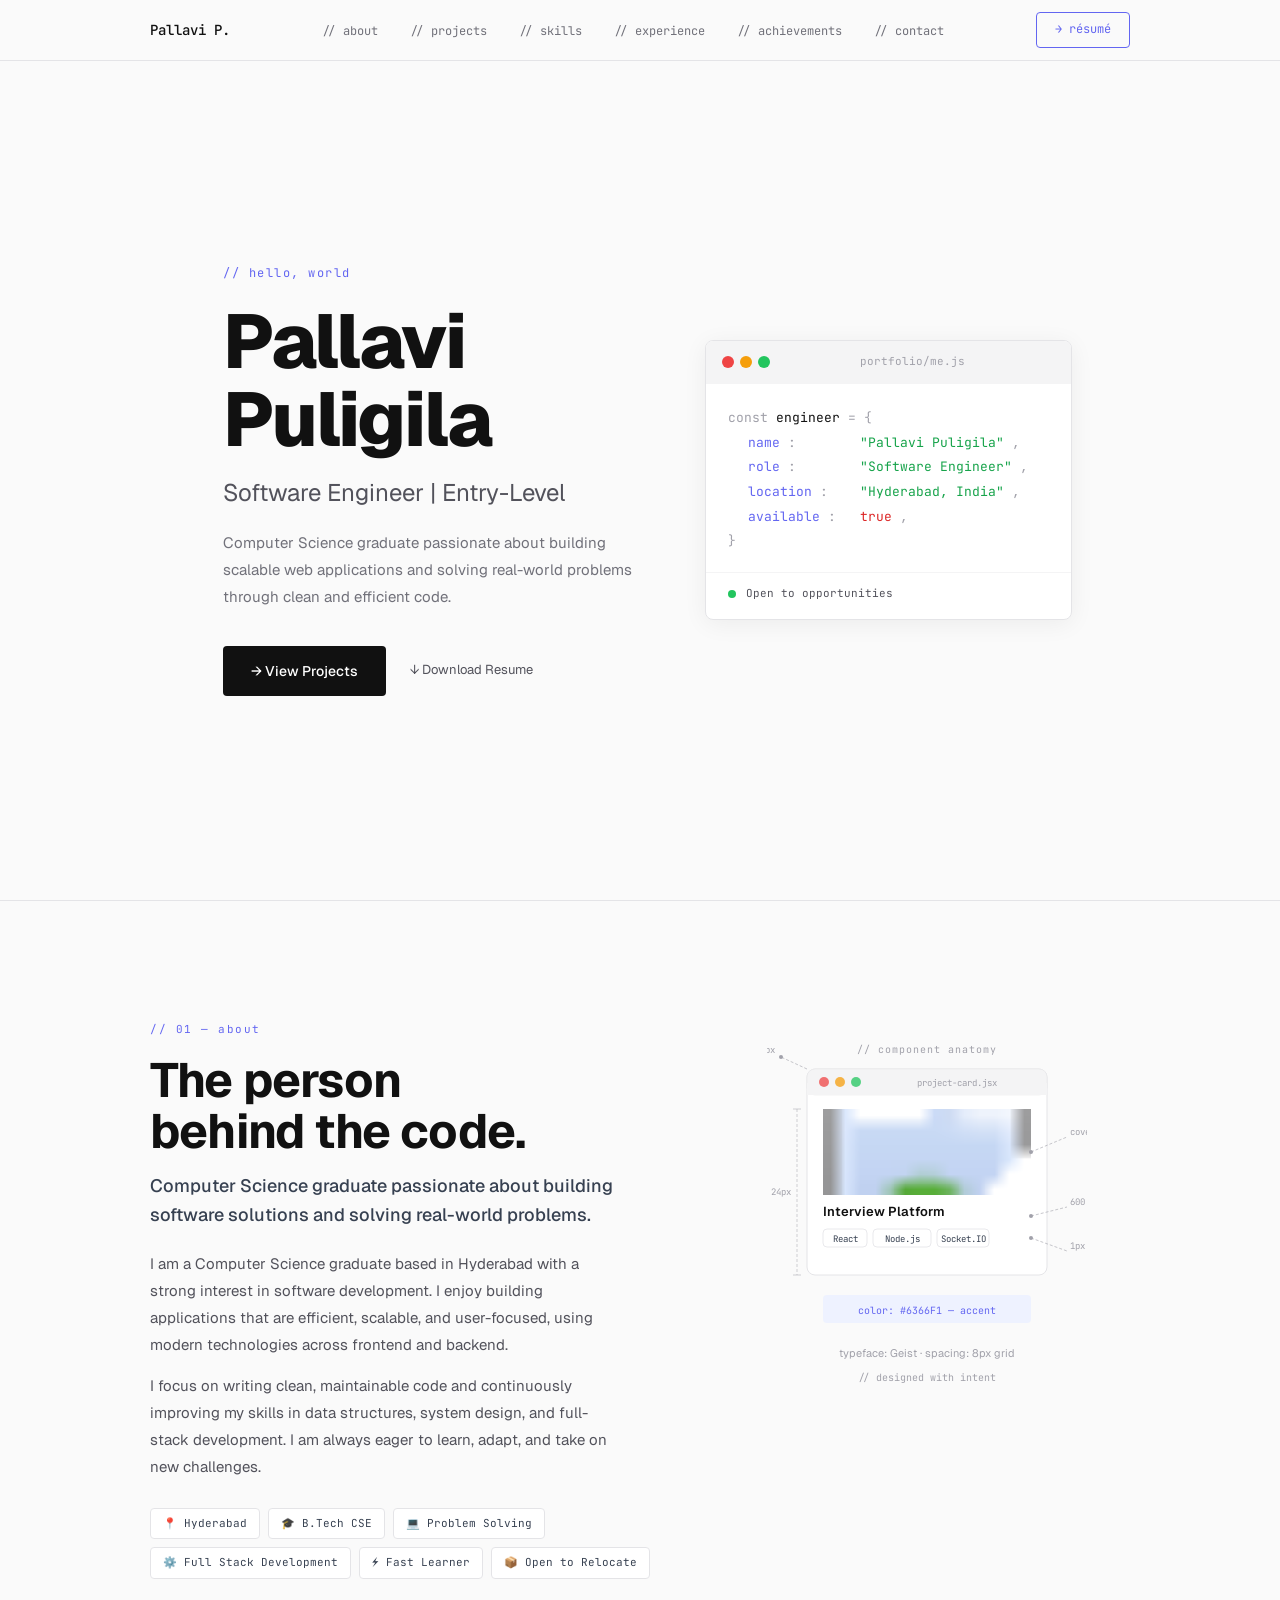
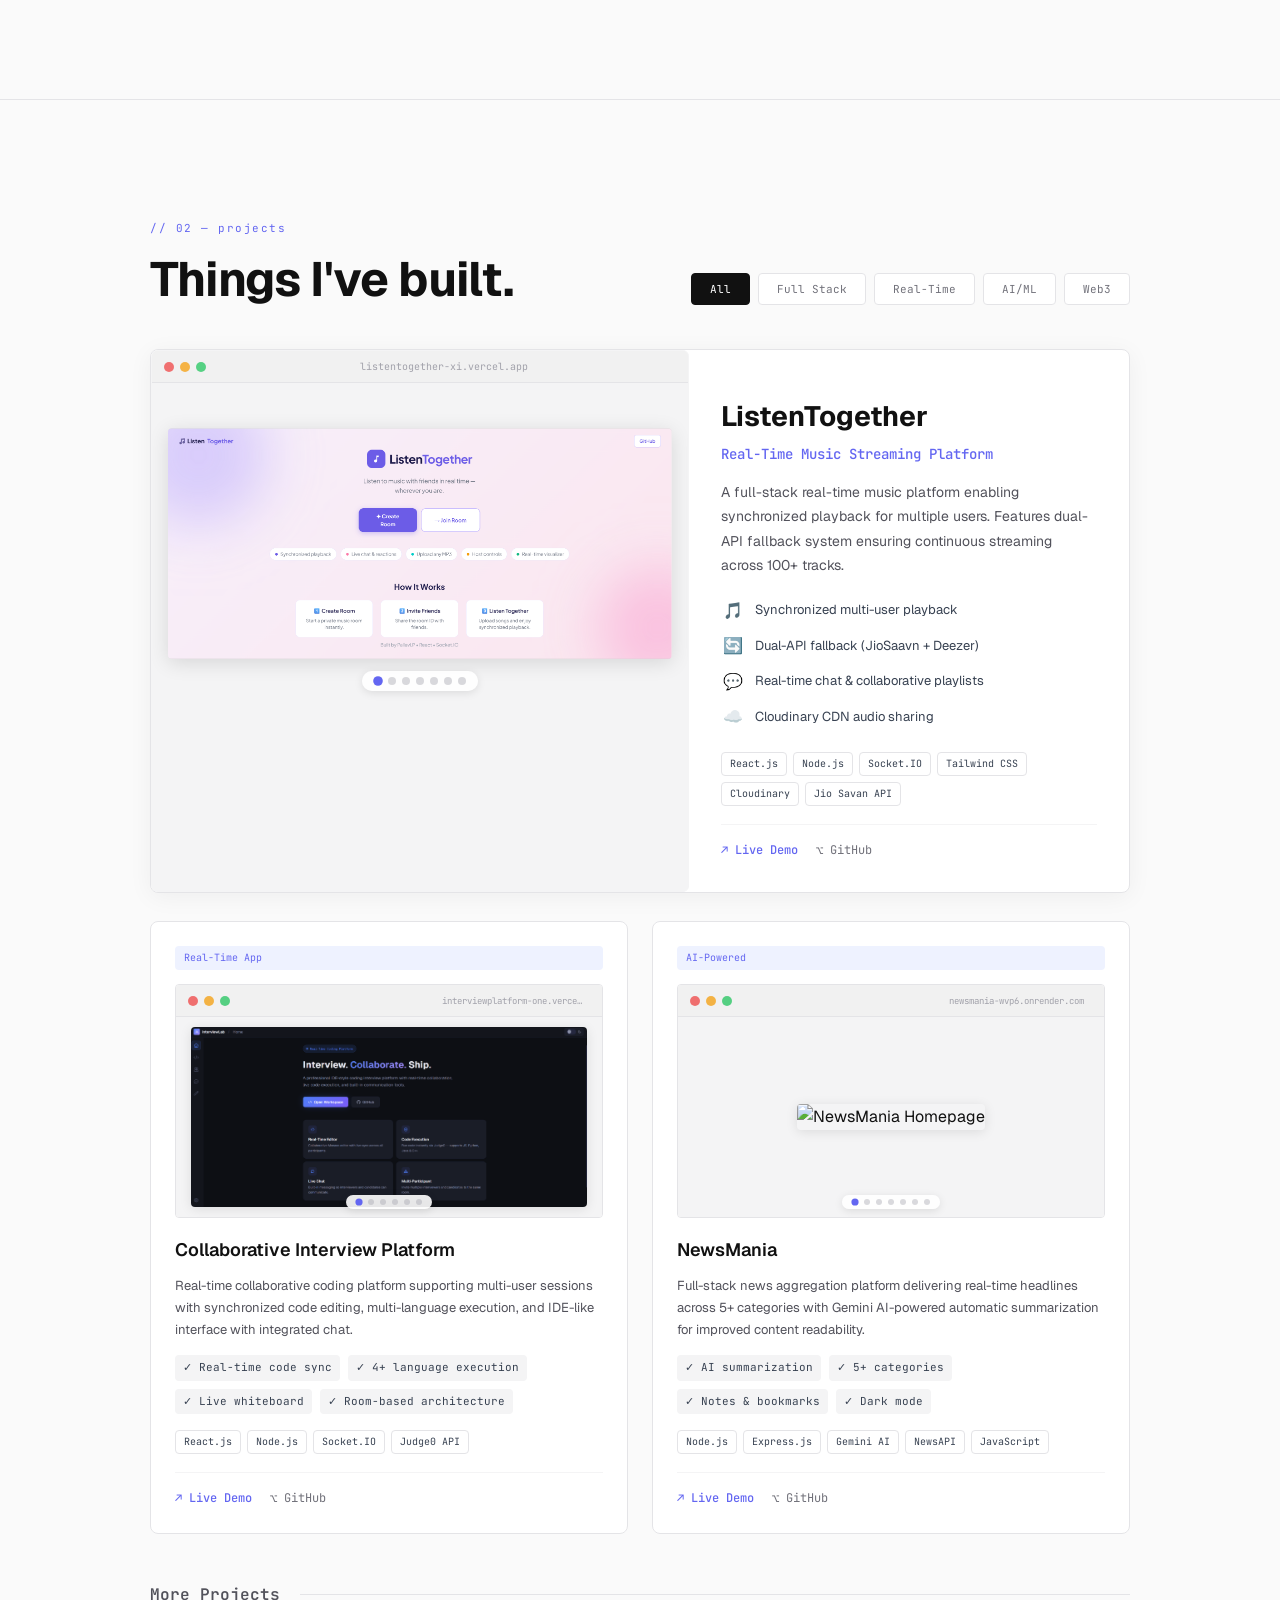
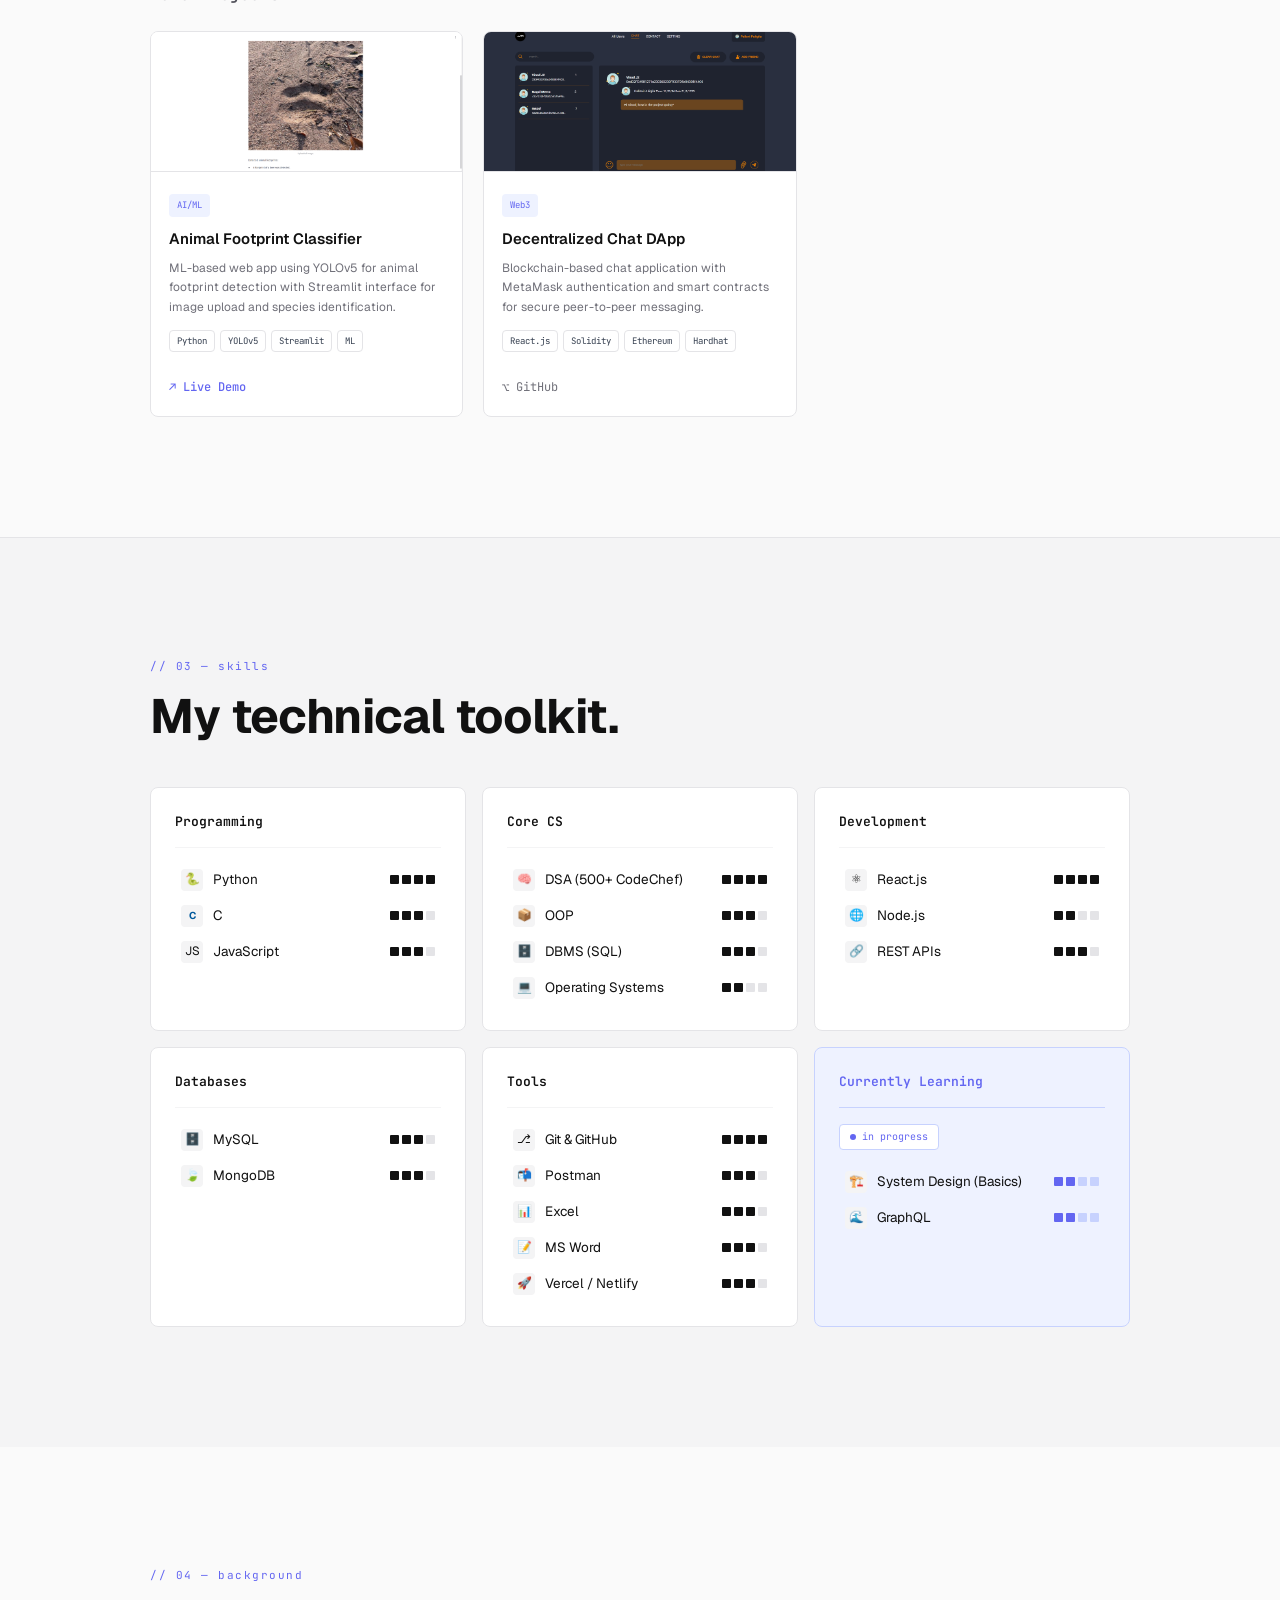
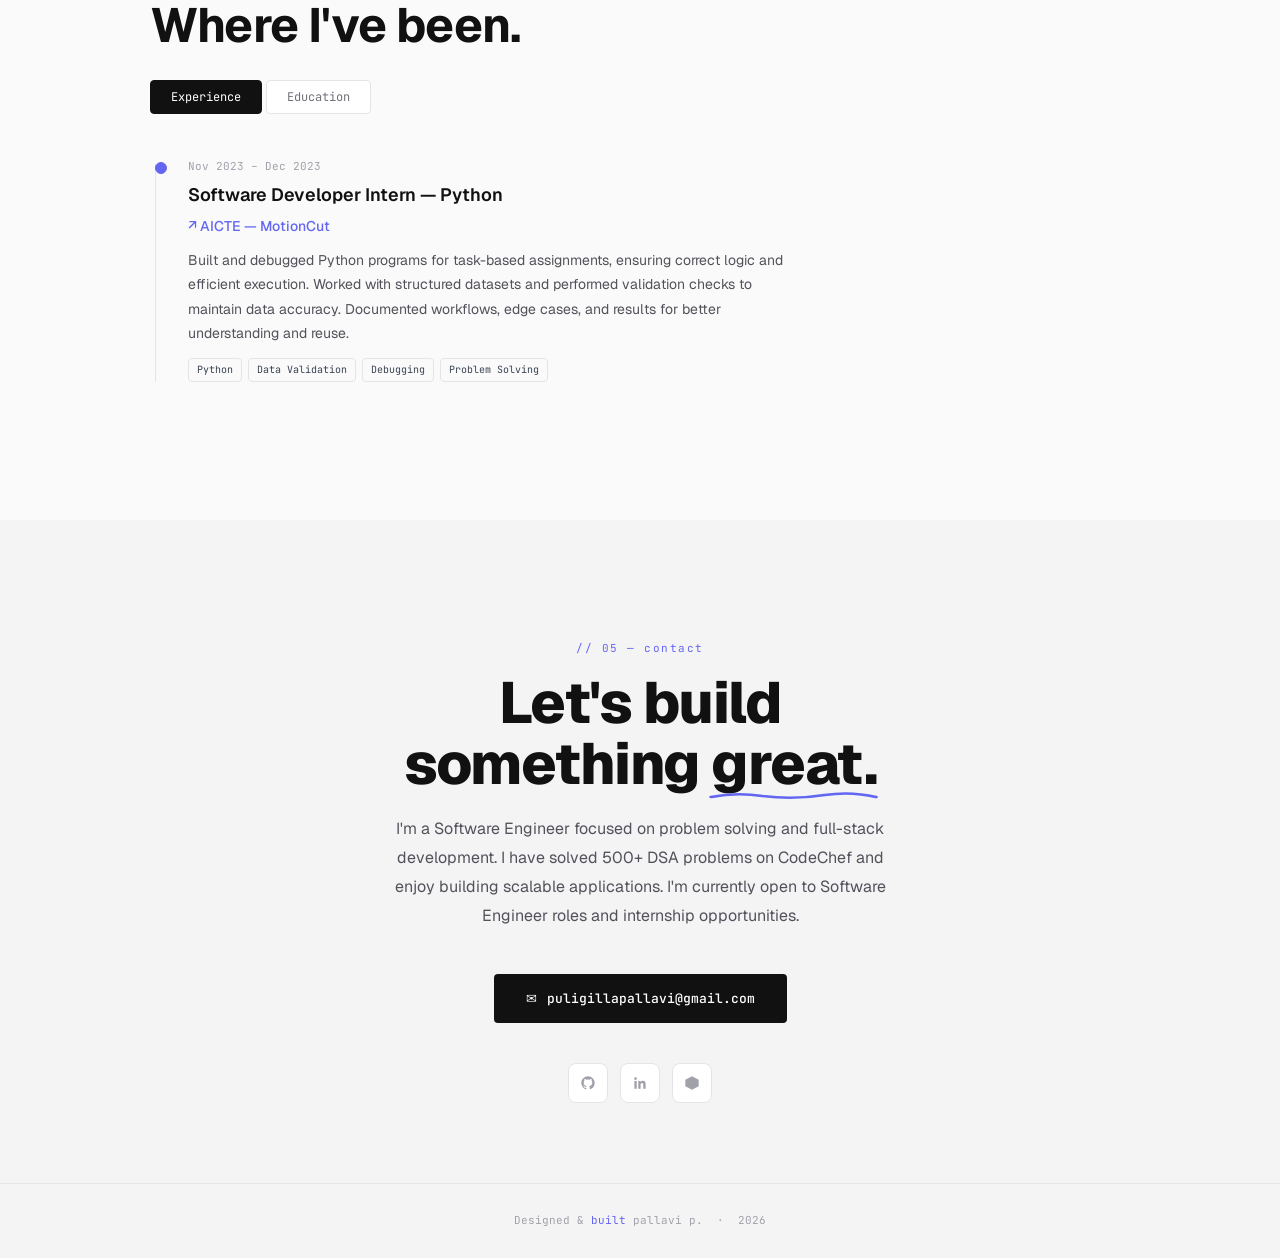
==== index.html @ 8763b4cf "fix: updated paths after moving index.html" ====
<!DOCTYPE html>
<html lang="en">
<head>
  <meta charset="UTF-8" />
  <meta name="viewport" content="width=device-width, initial-scale=1.0" />
  <title> Pallavi Puligila</title>
  <link rel="preconnect" href="https://fonts.googleapis.com" />
  <link rel="preconnect" href="https://fonts.gstatic.com" crossorigin />
  <link href="https://fonts.googleapis.com/css2?family=JetBrains+Mono:wght@400;500&family=Geist:wght@400;500;600;700;800&display=swap" rel="stylesheet" />

  <link rel="stylesheet" href="css/styles.css">
</head>

<body>

  <!-- ═══════════════════════════════ NAVBAR ═════════════════ -->
 <nav class="navbar">
  <div class="container navbar-inner">
    <a href="#hero" class="nav-logo">Pallavi P.</a>
    <ul class="nav-links">
      <li><a href="#about" class="nav-link">// about</a></li>
      <li><a href="#projects" class="nav-link">// projects</a></li>
      <li><a href="#skills" class="nav-link">// skills</a></li>
      <li><a href="#experience" class="nav-link">// experience</a></li>
      <li><a href="#achievements" class="nav-link">// achievements</a></li>
      <li><a href="#contact" class="nav-link">// contact</a></li>
    </ul>
<a href="assets/resume.pdf" target="_blank" class="nav-cta mono">
  → résumé
</a>

    <div class="nav-hamburger" id="hamburger">
      <span></span>
      <span></span>
      <span></span>
    </div>
  </div>
</nav>

  <!-- ═══════════════════════════════ HERO ══════════════════ -->
  <section id="hero">
  <div class="container">
    <div class="hero-inner">

      <div class="hero-left">
        <span class="hero-eyebrow">// hello, world</span>

        <h1 class="hero-name">Pallavi<br>Puligila</h1>

        <p class="hero-role">Software Engineer | Entry-Level</p>

        <p class="hero-bio">
          Computer Science graduate passionate about building scalable web applications 
          and solving real-world problems through clean and efficient code.
        </p>

        <div class="hero-ctas">
          <a href="#projects" class="btn-primary">→ View Projects</a>

          <a href="assets/resume.pdf" target="_blank" class="btn-ghost">
            ↓ Download Resume
          </a>
        </div>
      </div>

      <div class="hero-right">
        <div class="code-card">
          <div class="code-topbar">
            <div class="code-dots">
              <div class="code-dot r"></div>
              <div class="code-dot y"></div>
              <div class="code-dot g"></div>
            </div>
            <span class="code-filename">portfolio/me.js</span>
          </div>

          <div class="code-body">
            <div class="code-line">
              <span class="c-punct">const </span>
              <span class="c-key">engineer</span>
              <span class="c-punct"> = {</span>
            </div>

            <div class="code-line c-indent">
              <span class="c-prop">name</span>
              <span class="c-punct">:&nbsp;&nbsp;&nbsp;&nbsp;&nbsp;&nbsp;&nbsp;</span>
              <span class="c-str">"Pallavi Puligila"</span>
              <span class="c-punct">,</span>
            </div>

            <div class="code-line c-indent">
              <span class="c-prop">role</span>
              <span class="c-punct">:&nbsp;&nbsp;&nbsp;&nbsp;&nbsp;&nbsp;&nbsp;</span>
              <span class="c-str">"Software Engineer"</span>
              <span class="c-punct">,</span>
            </div>

            <div class="code-line c-indent">
              <span class="c-prop">location</span>
              <span class="c-punct">:&nbsp;&nbsp;&nbsp;</span>
              <span class="c-str">"Hyderabad, India"</span>
              <span class="c-punct">,</span>
            </div>

           
            <div class="code-line c-indent">
              <span class="c-prop">available</span>
              <span class="c-punct">:&nbsp;&nbsp;</span>
              <span class="c-bool-t">true</span>
              <span class="c-punct">,</span>
            </div>

            <div class="code-line">
              <span class="c-punct">}</span>
            </div>
          </div>

          <div class="code-status">
            <div class="pulse"></div>
            <span>Open to opportunities</span>
          </div>
        </div>
      </div>

    </div>
  </div>
</section>

<div class="divider"></div>

  <!-- ═══════════════════════════════ ABOUT ═════════════════ -->
  <section id="about">
    <div class="container">
      <div class="about-inner">

        <div class="about-left">
          <span class="section-label reveal">// 01 — about</span>
          <h2 class="section-heading reveal reveal-delay-1">The person<br>behind the code.</h2>
          <p class="about-sub reveal reveal-delay-2">Computer Science graduate passionate about building software solutions and solving real-world problems.
  </p>
          <p class="about-body reveal reveal-delay-2"> I am a Computer Science graduate based in Hyderabad with a strong interest in software development. I enjoy building applications that are efficient, scalable, and user-focused, using modern technologies across frontend and backend.</p>
          <p class="about-body reveal reveal-delay-3">I focus on writing clean, maintainable code and continuously improving my skills in data structures, system design, and full-stack development. I am always eager to learn, adapt, and take on new challenges.
  </p>
          <div class="chips-row reveal reveal-delay-3">
           <span class="chip">📍 Hyderabad</span>
    <span class="chip">🎓 B.Tech CSE</span>
    <span class="chip">💻 Problem Solving</span>
    <span class="chip">⚙️ Full Stack Development</span>
    <span class="chip">⚡ Fast Learner</span>
    <span class="chip">📦 Open to Relocate</span>
          </div>
        </div>

        <div class="about-right reveal reveal-delay-2">
          <svg class="anatomy-svg" viewBox="0 0 320 390" fill="none" xmlns="http://www.w3.org/2000/svg">
            <!-- Label -->
            <text x="160" y="20" text-anchor="middle" font-family="'JetBrains Mono', monospace" font-size="10" fill="#A1A1AA" letter-spacing="1">// component anatomy</text>
            <!-- Card shell -->
            <rect x="40" y="36" width="240" height="206" rx="8" fill="white" stroke="#E4E4E7" stroke-width="1"/>
            <!-- Browser chrome -->
            <rect x="40" y="36" width="240" height="26" rx="8" fill="#F4F4F5" stroke="#E4E4E7" stroke-width="0.5"/>
            <rect x="40" y="50" width="240" height="12" fill="#F4F4F5"/>
            <circle cx="57" cy="49" r="5" fill="#EF4444" opacity="0.75"/>
            <circle cx="73" cy="49" r="5" fill="#F59E0B" opacity="0.75"/>
            <circle cx="89" cy="49" r="5" fill="#22C55E" opacity="0.75"/>
            <text x="190" y="53" text-anchor="middle" font-family="'JetBrains Mono', monospace" font-size="9" fill="#A1A1AA">project-card.jsx</text>
            <!-- Screenshot placeholder -->
            <image 
  href="C:\Users\pulig\Downloads\demo\assets\image.png" 
  x="56" 
  y="76" 
  width="208" 
  height="86" 
  preserveAspectRatio="xMidYMid slice" 
/>
            <!-- Project name -->
            <text x="56" y="183" font-family="'Geist', sans-serif" font-size="13" font-weight="600" fill="#111111">Interview Platform</text>
            <!-- Pills -->
            <rect x="56" y="196" width="44" height="18" rx="4" fill="none" stroke="#E4E4E7" stroke-width="0.8"/>
            <text x="78" y="209" text-anchor="middle" font-family="'JetBrains Mono', monospace" font-size="9" fill="#374151">React</text>
            <rect x="106" y="196" width="58" height="18" rx="4" fill="none" stroke="#E4E4E7" stroke-width="0.8"/>
            <text x="135" y="209" text-anchor="middle" font-family="'JetBrains Mono', monospace" font-size="9" fill="#374151">Node.js</text>
            <rect x="170" y="196" width="52" height="18" rx="4" fill="none" stroke="#E4E4E7" stroke-width="0.8"/>
            <text x="196" y="209" text-anchor="middle" font-family="'JetBrains Mono', monospace" font-size="9" fill="#374151">Socket.IO</text>
            <!-- Annotation: rx -->
            <line x1="40" y1="36" x2="14" y2="24" stroke="#A1A1AA" stroke-width="0.6" stroke-dasharray="3 2"/>
            <circle cx="14" cy="24" r="2" fill="#A1A1AA"/>
            <text x="8" y="20" text-anchor="end" font-family="'JetBrains Mono', monospace" font-size="9" fill="#A1A1AA">rx: 8px</text>
            <!-- Annotation: screenshot -->
            <line x1="264" y1="119" x2="300" y2="104" stroke="#A1A1AA" stroke-width="0.6" stroke-dasharray="3 2"/>
            <circle cx="264" cy="119" r="2" fill="#A1A1AA"/>
            <text x="303" y="102" font-family="'JetBrains Mono', monospace" font-size="9" fill="#A1A1AA">cover</text>
            <!-- Annotation: font -->
            <line x1="264" y1="183" x2="300" y2="174" stroke="#A1A1AA" stroke-width="0.6" stroke-dasharray="3 2"/>
            <circle cx="264" cy="183" r="2" fill="#A1A1AA"/>
            <text x="303" y="172" font-family="'JetBrains Mono', monospace" font-size="9" fill="#A1A1AA">600</text>
            <!-- Annotation: pill border -->
            <line x1="264" y1="205" x2="300" y2="218" stroke="#A1A1AA" stroke-width="0.6" stroke-dasharray="3 2"/>
            <circle cx="264" cy="205" r="2" fill="#A1A1AA"/>
            <text x="303" y="216" font-family="'JetBrains Mono', monospace" font-size="9" fill="#A1A1AA">1px</text>
            <!-- Padding bracket -->
            <line x1="30" y1="76" x2="30" y2="242" stroke="#A1A1AA" stroke-width="0.5" stroke-dasharray="3 2"/>
            <line x1="26" y1="76"  x2="34" y2="76"  stroke="#A1A1AA" stroke-width="0.5"/>
            <line x1="26" y1="242" x2="34" y2="242" stroke="#A1A1AA" stroke-width="0.5"/>
            <text x="24" y="162" text-anchor="end" font-family="'JetBrains Mono', monospace" font-size="9" fill="#A1A1AA">p: 24px</text>
            <!-- Accent swatch -->
            <rect x="56" y="262" width="208" height="28" rx="4" fill="#EEF2FF"/>
            <text x="160" y="281" text-anchor="middle" font-family="'JetBrains Mono', monospace" font-size="10" fill="#6366F1">color: #6366F1 — accent</text>
            <!-- Captions -->
            <text x="160" y="324" text-anchor="middle" font-family="'Geist', sans-serif" font-size="11" fill="#A1A1AA">typeface: Geist · spacing: 8px grid</text>
            <text x="160" y="348" text-anchor="middle" font-family="'JetBrains Mono', monospace" font-size="10" fill="#A1A1AA">// designed with intent</text>
          </svg>
        </div>

      </div>
    </div>
  </section>

  <div class="divider"></div>

  <!-- ═══════════════════════════════ PROJECTS ══════════════ -->
<section id="projects">
  <div class="container">
    <div class="projects-header">
      <div>
        <span class="section-label reveal">// 02 — projects</span>
        <h2 class="section-heading reveal reveal-delay-1">Things I've built.</h2>
      </div>
      <div class="filter-row reveal reveal-delay-2">
        <button class="filter-btn active" data-filter="all">All</button>
        <button class="filter-btn" data-filter="fullstack">Full Stack</button>
        <button class="filter-btn" data-filter="realtime">Real-Time</button>
        <button class="filter-btn" data-filter="ai">AI/ML</button>
        <button class="filter-btn" data-filter="web3">Web3</button>
      </div>
    </div>

    <!-- ═══════════════════════════════════════════════════════
         ⭐ FEATURED PROJECT - ListenTogether
         ═══════════════════════════════════════════════════════ -->
    <div class="featured-card reveal" data-category="fullstack realtime">
      <div class="feat-screenshot">
        <div class="browser-bar">
          <div class="b-dot" style="background:var(--red);opacity:.75"></div>
          <div class="b-dot" style="background:var(--yellow);opacity:.75"></div>
          <div class="b-dot" style="background:var(--green);opacity:.75"></div>
          <span class="browser-title">listentogether-xi.vercel.app</span>
        </div>
        
        <!-- Screenshot Carousel -->
        <div class="carousel-container">
          <div class="carousel-track" id="listentogetherCarousel">
            <div class="carousel-slide">
  <img src="assets/listentogether_homepage.png" alt="ListenTogether Homepage" loading="lazy">
</div>
<div class="carousel-slide">
  <img src="assets/listentogether_createroom.png" alt="Create Room" loading="lazy">
</div>
<div class="carousel-slide">
  <img src="assets/listentogether_joinroom.png" alt="Join Room" loading="lazy">
</div>
<div class="carousel-slide">
  <img src="assets/listentogether_songsearch.png" alt="Song Search" loading="lazy">
</div>
<div class="carousel-slide">
  <img src="assets/listentogether_songplaying.png" alt="Song Playing" loading="lazy">
</div>
<div class="carousel-slide">
  <img src="assets/listentogether_withparticipants.png" alt="With Participants" loading="lazy">
</div>
<div class="carousel-slide">
  <img src="assets/listentogether_roomcreated.png" alt="Room Created" loading="lazy">
</div>
          </div>
          
          <!-- Carousel Navigation -->
          <button class="carousel-btn prev" onclick="moveSlide('listentogetherCarousel', -1)">
            <svg width="20" height="20" viewBox="0 0 24 24" fill="none" stroke="currentColor" stroke-width="2">
              <polyline points="15 18 9 12 15 6"></polyline>
            </svg>
          </button>
          <button class="carousel-btn next" onclick="moveSlide('listentogetherCarousel', 1)">
            <svg width="20" height="20" viewBox="0 0 24 24" fill="none" stroke="currentColor" stroke-width="2">
              <polyline points="9 18 15 12 9 6"></polyline>
            </svg>
          </button>
          
          <!-- Carousel Dots -->
          <div class="carousel-dots" id="listentogetherDots">
            <span class="dot active" onclick="goToSlide('listentogetherCarousel', 0)"></span>
            <span class="dot" onclick="goToSlide('listentogetherCarousel', 1)"></span>
            <span class="dot" onclick="goToSlide('listentogetherCarousel', 2)"></span>
            <span class="dot" onclick="goToSlide('listentogetherCarousel', 3)"></span>
            <span class="dot" onclick="goToSlide('listentogetherCarousel', 4)"></span>
            <span class="dot" onclick="goToSlide('listentogetherCarousel', 5)"></span>
            <span class="dot" onclick="goToSlide('listentogetherCarousel', 6)"></span>
          </div>
        </div>
      </div>
      
      <div class="feat-body">
        
        <h3 class="feat-title">ListenTogether</h3>
        <p class="feat-subtitle">Real-Time Music Streaming Platform</p>
        <p class="feat-desc">
          A full-stack real-time music platform enabling synchronized playback for multiple users. 
          Features dual-API fallback system ensuring continuous streaming across 100+ tracks.
        </p>
        
        <div class="feat-highlights">
          <div class="highlight-item">
            <span class="highlight-icon">🎵</span>
            <span>Synchronized multi-user playback</span>
          </div>
          <div class="highlight-item">
            <span class="highlight-icon">🔄</span>
            <span>Dual-API fallback (JioSaavn + Deezer)</span>
          </div>
          <div class="highlight-item">
            <span class="highlight-icon">💬</span>
            <span>Real-time chat & collaborative playlists</span>
          </div>
          <div class="highlight-item">
            <span class="highlight-icon">☁️</span>
            <span>Cloudinary CDN audio sharing</span>
          </div>
        </div>
        
        <div class="pills-row">
          <span class="pill">React.js</span>
          <span class="pill">Node.js</span>
          <span class="pill">Socket.IO</span>
          <span class="pill">Tailwind CSS</span>
          <span class="pill">Cloudinary</span>
          <span class="pill">Jio Savan API</span>

        </div>
        
        <div class="card-links">
          <a href="https://listentogether-xi.vercel.app/" target="_blank" class="card-link primary">
            ↗ Live Demo
          </a>
          <a href="https://github.com/PallaviPuligilla/listentogether-music-room" target="_blank" class="card-link">
            ⌥ GitHub
          </a>
        </div>
      </div>
    </div>

    <!-- ═══════════════════════════════════════════════════════
         Main Project Cards Grid (Interview Platform & NewsMania)
         ═══════════════════════════════════════════════════════ -->
    <div class="cards-grid">
      
      <!-- ─────────────────────────────────────────────────────
           Card 1: Interview Platform (6 Screenshots Carousel)
           ───────────────────────────────────────────────────── -->
      <div class="proj-card reveal" data-category="fullstack realtime">
        <span class="pill accent" style="margin-bottom:14px;display:inline-block">Real-Time App</span>
        
        <div class="proj-screenshot carousel-card">
          <div class="browser-bar">
            <div class="b-dot" style="background:var(--red);opacity:.75"></div>
            <div class="b-dot" style="background:var(--yellow);opacity:.75"></div>
            <div class="b-dot" style="background:var(--green);opacity:.75"></div>
            <span class="browser-title-small">interviewplatform-one.vercel.app</span>
          </div>
          
          <!-- Interview Platform Carousel -->
          <div class="carousel-container-small">
            <div class="carousel-track" id="interviewCarousel">
              <div class="carousel-slide">
                <img src="assets/interviewlab_homepage.png" alt="Interview Lab Homepage" loading="lazy">
              </div>
              <div class="carousel-slide">
                <img src="assets/interviewlab_joinroom.png" alt="Join Room" loading="lazy">
              </div>
              <div class="carousel-slide">
                <img src="assets/interviewlab_joinedroom.png" alt="Joined Room" loading="lazy">
              </div>
              <div class="carousel-slide">
                <img src="assets/listentogether_livechat.png" alt="Live Chat" loading="lazy">
              </div>
              <div class="carousel-slide">
                <img src="assets/interviewlab_participants.png" alt="Participants" loading="lazy">
              </div>
              <div class="carousel-slide">
                <img src="assets/interviewlab_whiteboard.png" alt="Whiteboard" loading="lazy">
              </div>
            </div>
            
            <!-- Carousel Navigation -->
            <button class="carousel-btn prev small" onclick="moveSlide('interviewCarousel', -1)">
              <svg width="16" height="16" viewBox="0 0 24 24" fill="none" stroke="currentColor" stroke-width="2">
                <polyline points="15 18 9 12 15 6"></polyline>
              </svg>
            </button>
            <button class="carousel-btn next small" onclick="moveSlide('interviewCarousel', 1)">
              <svg width="16" height="16" viewBox="0 0 24 24" fill="none" stroke="currentColor" stroke-width="2">
                <polyline points="9 18 15 12 9 6"></polyline>
              </svg>
            </button>
            
            <!-- Carousel Dots -->
            <div class="carousel-dots" id="interviewDots">
              <span class="dot active" onclick="goToSlide('interviewCarousel', 0)"></span>
              <span class="dot" onclick="goToSlide('interviewCarousel', 1)"></span>
              <span class="dot" onclick="goToSlide('interviewCarousel', 2)"></span>
              <span class="dot" onclick="goToSlide('interviewCarousel', 3)"></span>
              <span class="dot" onclick="goToSlide('interviewCarousel', 4)"></span>
              <span class="dot" onclick="goToSlide('interviewCarousel', 5)"></span>
            </div>
          </div>
        </div>
        
        <h3 class="proj-title">Collaborative Interview Platform</h3>
        <p class="proj-desc">
          Real-time collaborative coding platform supporting multi-user sessions with synchronized 
          code editing, multi-language execution, and IDE-like interface with integrated chat.
        </p>
        
        <div class="proj-highlights">
          <span class="mini-highlight">✓ Real-time code sync</span>
          <span class="mini-highlight">✓ 4+ language execution</span>
          <span class="mini-highlight">✓ Live whiteboard</span>
          <span class="mini-highlight">✓ Room-based architecture</span>
        </div>
        
        <div class="pills-row">
          <span class="pill">React.js</span>
          <span class="pill">Node.js</span>
          <span class="pill">Socket.IO</span>
          <span class="pill">Judge0 API</span>
        </div>
        
        <div class="card-links">
          <a href="https://interviewplatform-one.vercel.app/" target="_blank" class="card-link primary">↗ Live Demo</a>
          <a href="https://github.com/PallaviPuligilla/interview-platform" target="_blank" class="card-link">⌥ GitHub</a>
        </div>
      </div>

      <!-- ─────────────────────────────────────────────────────
           Card 2: NewsMania (7 Screenshots Carousel)
           ───────────────────────────────────────────────────── -->
      <div class="proj-card reveal reveal-delay-1" data-category="fullstack ai">
        <span class="pill accent" style="margin-bottom:14px;display:inline-block">AI-Powered</span>
        
        <div class="proj-screenshot carousel-card">
          <div class="browser-bar">
            <div class="b-dot" style="background:var(--red);opacity:.75"></div>
            <div class="b-dot" style="background:var(--yellow);opacity:.75"></div>
            <div class="b-dot" style="background:var(--green);opacity:.75"></div>
            <span class="browser-title-small">newsmania-wvp6.onrender.com</span>
          </div>
          
          <!-- NewsMania Carousel -->
          <div class="carousel-container-small">
            <div class="carousel-track" id="newsmaniaCarousel">
              <div class="carousel-slide">
                <img src="C:\Users\pulig\Downloads\demo\assets\newsmania_homepage.png" alt="NewsMania Homepage" loading="lazy">
              </div>
              <div class="carousel-slide">
                <img src="assets/newsmania_homepage2.png" alt="Homepage View 2" loading="lazy">
              </div>
              <div class="carousel-slide">
                <img src="assets/newsmania_sources.png" alt="News Sources" loading="lazy">
              </div>
              <div class="carousel-slide">
                <img src="assets/newsmania_egsource.png" alt="Example Source" loading="lazy">
              </div>
              <div class="carousel-slide">
                <img src="assets/newsmania_notesection.png" alt="Notes Section" loading="lazy">
              </div>
              <div class="carousel-slide">
                <img src="assets/newsmania_addnote.png" alt="Add Note" loading="lazy">
              </div>
              <div class="carousel-slide">
                <img src="assets/newsmania_summarize.png" alt="AI Summarization" loading="lazy">
              </div>
            </div>
            
            <!-- Carousel Navigation -->
            <button class="carousel-btn prev small" onclick="moveSlide('newsmaniaCarousel', -1)">
              <svg width="16" height="16" viewBox="0 0 24 24" fill="none" stroke="currentColor" stroke-width="2">
                <polyline points="15 18 9 12 15 6"></polyline>
              </svg>
            </button>
            <button class="carousel-btn next small" onclick="moveSlide('newsmaniaCarousel', 1)">
              <svg width="16" height="16" viewBox="0 0 24 24" fill="none" stroke="currentColor" stroke-width="2">
                <polyline points="9 18 15 12 9 6"></polyline>
              </svg>
            </button>
            
            <!-- Carousel Dots -->
            <div class="carousel-dots" id="newsmaniaDots">
              <span class="dot active" onclick="goToSlide('newsmaniaCarousel', 0)"></span>
              <span class="dot" onclick="goToSlide('newsmaniaCarousel', 1)"></span>
              <span class="dot" onclick="goToSlide('newsmaniaCarousel', 2)"></span>
              <span class="dot" onclick="goToSlide('newsmaniaCarousel', 3)"></span>
              <span class="dot" onclick="goToSlide('newsmaniaCarousel', 4)"></span>
              <span class="dot" onclick="goToSlide('newsmaniaCarousel', 5)"></span>
              <span class="dot" onclick="goToSlide('newsmaniaCarousel', 6)"></span>
            </div>
          </div>
        </div>
        
        <h3 class="proj-title">NewsMania</h3>
        <p class="proj-desc">
          Full-stack news aggregation platform delivering real-time headlines across 5+ categories 
          with Gemini AI-powered automatic summarization for improved content readability.
        </p>
        
        <div class="proj-highlights">
          <span class="mini-highlight">✓ AI summarization</span>
          <span class="mini-highlight">✓ 5+ categories</span>
          <span class="mini-highlight">✓ Notes & bookmarks</span>
          <span class="mini-highlight">✓ Dark mode</span>
        </div>
        
        <div class="pills-row">
          <span class="pill">Node.js</span>
          <span class="pill">Express.js</span>
          <span class="pill">Gemini AI</span>
          <span class="pill">NewsAPI</span>
          <span class="pill">JavaScript</span>
        </div>
        
        <div class="card-links">
          <a href="https://newsmania-wvp6.onrender.com/" target="_blank" class="card-link primary">↗ Live Demo</a>
          <a href="https://github.com/PallaviPuligilla/newsmania" target="_blank" class="card-link">⌥ GitHub</a>
        </div>
      </div>

    </div>

    <!-- ═══════════════════════════════════════════════════════
         Additional Projects Section
         ═══════════════════════════════════════════════════════ -->
    <div class="additional-projects-header reveal">
      <h3 class="additional-title">More Projects</h3>
      <div class="title-line"></div>
    </div>

    <div class="cards-grid-small">
      
      <!-- Card 3: Animal Footprint Classifier -->
      <div class="proj-card-small reveal" data-category="ai">
        <div class="proj-screenshot-small">
          <img src="assets/output.png" alt="Animal Footprint Classifier" loading="lazy">
        </div>
        <div class="proj-content-small">
          <span class="pill accent mini">AI/ML</span>
          <h4 class="proj-title-small">Animal Footprint Classifier</h4>
          <p class="proj-desc-small">
            ML-based web app using YOLOv5 for animal footprint detection with Streamlit interface for image upload and species identification.
          </p>
          <div class="pills-row-small">
            <span class="pill mini">Python</span>
            <span class="pill mini">YOLOv5</span>
            <span class="pill mini">Streamlit</span>
            <span class="pill mini">ML</span>
          </div>
          <div class="card-links-small">
            <a href="https://pallavipuligilla-animal-footprint-classifier-app-2hcbmq.streamlit.app/" target="_blank" class="card-link primary">↗ Live Demo</a>
          </div>
        </div>
      </div>

      <!-- Card 4: Decentralized Chat DApp -->
      <div class="proj-card-small reveal reveal-delay-1" data-category="web3 fullstack">
        <div class="proj-screenshot-small">
          <img src="assets/chatdapp.png" alt="Chat DApp" loading="lazy">
        </div>
        <div class="proj-content-small">
          <span class="pill accent mini">Web3</span>
          <h4 class="proj-title-small">Decentralized Chat DApp</h4>
          <p class="proj-desc-small">
            Blockchain-based chat application with MetaMask authentication and smart contracts for secure peer-to-peer messaging.
          </p>
          <div class="pills-row-small">
            <span class="pill mini">React.js</span>
            <span class="pill mini">Solidity</span>
            <span class="pill mini">Ethereum</span>
            <span class="pill mini">Hardhat</span>
          </div>
          <div class="card-links-small">
            <a href="https://github.com/PallaviPuligilla/chat-dapp" target="_blank" class="card-link">⌥ GitHub</a>
          </div>
        </div>
      </div>


    </div>

  </div>
</section>

<div class="divider"></div>

  <section id="skills">
  <div class="container">
    <span class="section-label reveal">// 03 — skills</span>
    <h2 class="section-heading reveal reveal-delay-1">My technical toolkit.</h2>

    <div class="skills-grid">

      <!-- Programming -->
      <div class="skill-card reveal">
        <div class="skill-card-hd">Programming</div>

        <div class="skill-row">
          <div class="skill-left"><div class="skill-ico">🐍</div><span class="skill-name">Python</span></div>
          <div class="proficiency"><div class="psq on"></div><div class="psq on"></div><div class="psq on"></div><div class="psq on"></div></div>
        </div>

        <div class="skill-row">
         <div class="skill-left">
  <div class="skill-ico" style="font-size:10px;font-weight:700;color:#00599C">C</div>
  <span class="skill-name">C</span>
</div>
          <div class="proficiency"><div class="psq on"></div><div class="psq on"></div><div class="psq on"></div><div class="psq off"></div></div>
        </div>

        <div class="skill-row">
          <div class="skill-left"><div class="skill-ico">JS</div><span class="skill-name">JavaScript</span></div>
          <div class="proficiency"><div class="psq on"></div><div class="psq on"></div><div class="psq on"></div><div class="psq off"></div></div>
        </div>
      </div>

      <!-- Core CS -->
      <div class="skill-card reveal reveal-delay-1">
        <div class="skill-card-hd">Core CS</div>

        <div class="skill-row">
          <div class="skill-left"><div class="skill-ico">🧠</div><span class="skill-name">DSA (500+ CodeChef)</span></div>
          <div class="proficiency"><div class="psq on"></div><div class="psq on"></div><div class="psq on"></div><div class="psq on"></div></div>
        </div>

        <div class="skill-row">
          <div class="skill-left"><div class="skill-ico">📦</div><span class="skill-name">OOP</span></div>
          <div class="proficiency"><div class="psq on"></div><div class="psq on"></div><div class="psq on"></div><div class="psq off"></div></div>
        </div>

        <div class="skill-row">
          <div class="skill-left"><div class="skill-ico">🗄️</div><span class="skill-name">DBMS (SQL)</span></div>
          <div class="proficiency"><div class="psq on"></div><div class="psq on"></div><div class="psq on"></div><div class="psq off"></div></div>
        </div>

        <div class="skill-row">
          <div class="skill-left"><div class="skill-ico">💻</div><span class="skill-name">Operating Systems</span></div>
          <div class="proficiency"><div class="psq on"></div><div class="psq on"></div><div class="psq off"></div><div class="psq off"></div></div>
        </div>
      </div>

      <!-- Development -->
      <div class="skill-card reveal reveal-delay-2">
        <div class="skill-card-hd">Development</div>

        <div class="skill-row">
          <div class="skill-left"><div class="skill-ico">⚛</div><span class="skill-name">React.js</span></div>
          <div class="proficiency"><div class="psq on"></div><div class="psq on"></div><div class="psq on"></div><div class="psq on"></div></div>
        </div>

        <div class="skill-row">
          <div class="skill-left"><div class="skill-ico">🌐</div><span class="skill-name">Node.js</span></div>
          <div class="proficiency"><div class="psq on"></div><div class="psq on"></div><div class="psq off"></div><div class="psq off"></div></div>
        </div>

        <div class="skill-row">
          <div class="skill-left"><div class="skill-ico">🔗</div><span class="skill-name">REST APIs</span></div>
          <div class="proficiency"><div class="psq on"></div><div class="psq on"></div><div class="psq on"></div><div class="psq off"></div></div>
        </div>
      </div>
<!-- Databases -->
<div class="skill-card reveal">
  <div class="skill-card-hd">Databases</div>

  <div class="skill-row">
    <div class="skill-left"><div class="skill-ico">🗄️</div><span class="skill-name">MySQL</span></div>
    <div class="proficiency"><div class="psq on"></div><div class="psq on"></div><div class="psq on"></div><div class="psq off"></div></div>
  </div>

  <div class="skill-row">
    <div class="skill-left"><div class="skill-ico">🍃</div><span class="skill-name">MongoDB</span></div>
    <div class="proficiency"><div class="psq on"></div><div class="psq on"></div><div class="psq on"></div><div class="psq off"></div></div>
  </div>

</div>
<!-- Tools -->
<div class="skill-card reveal">
  <div class="skill-card-hd">Tools</div>

  <div class="skill-row">
    <div class="skill-left"><div class="skill-ico">⎇</div><span class="skill-name">Git & GitHub</span></div>
    <div class="proficiency"><div class="psq on"></div><div class="psq on"></div><div class="psq on"></div><div class="psq on"></div></div>
  </div>

  <div class="skill-row">
    <div class="skill-left"><div class="skill-ico">📬</div><span class="skill-name">Postman</span></div>
    <div class="proficiency"><div class="psq on"></div><div class="psq on"></div><div class="psq on"></div><div class="psq off"></div></div>
  </div>

  <div class="skill-row">
    <div class="skill-left"><div class="skill-ico">📊</div><span class="skill-name">Excel</span></div>
    <div class="proficiency"><div class="psq on"></div><div class="psq on"></div><div class="psq on"></div><div class="psq off"></div></div>
  </div>

  <div class="skill-row">
    <div class="skill-left"><div class="skill-ico">📝</div><span class="skill-name">MS Word</span></div>
    <div class="proficiency"><div class="psq on"></div><div class="psq on"></div><div class="psq on"></div><div class="psq off"></div></div>
  </div>

  <div class="skill-row">
    <div class="skill-left"><div class="skill-ico">🚀</div><span class="skill-name">Vercel / Netlify</span></div>
    <div class="proficiency"><div class="psq on"></div><div class="psq on"></div><div class="psq on"></div><div class="psq off"></div></div>
  </div>
</div>
      <!-- Learning -->
      <div class="skill-card learning reveal reveal-delay-2">
        <div class="skill-card-hd">Currently Learning</div>
        <div class="in-progress-tag"><div class="pulse2"></div> in progress</div>

        <div class="skill-row">
          <div class="skill-left"><div class="skill-ico">🏗️</div><span class="skill-name">System Design (Basics)</span></div>
          <div class="proficiency"><div class="psq on"></div><div class="psq on"></div><div class="psq off"></div><div class="psq off"></div></div>
        </div>

        <div class="skill-row">
          <div class="skill-left"><div class="skill-ico">🌊</div><span class="skill-name">GraphQL</span></div>
          <div class="proficiency"><div class="psq on"></div><div class="psq on"></div><div class="psq off"></div><div class="psq off"></div></div>
        </div>
      </div>

    </div>
  </div>
</section>
  <section id="experience">
  <div class="container">
    <span class="section-label reveal">// 04 — background</span>
    <h2 class="section-heading reveal reveal-delay-1">Where I've been.</h2>

    <div class="exp-tab-row reveal reveal-delay-2">
      <button class="tab-btn active" data-tab="experience">Experience</button>
      <button class="tab-btn" data-tab="education">Education</button>
    </div>

    <!-- Experience -->
    <div class="tab-panel active" id="tab-experience">
      <div class="timeline">

        <div class="tl-entry reveal">
          <div class="tl-node recent"></div>
          <div class="tl-date">Nov 2023 – Dec 2023</div>
          <div class="tl-role">Software Developer Intern — Python</div>
          <a href="#" class="tl-org">↗ AICTE — MotionCut</a>

          <p class="tl-desc">
            Built and debugged Python programs for task-based assignments, ensuring correct logic and efficient execution. 
            Worked with structured datasets and performed validation checks to maintain data accuracy. 
            Documented workflows, edge cases, and results for better understanding and reuse.
          </p>

          <div class="pills-row">
            <span class="pill">Python</span>
            <span class="pill">Data Validation</span>
            <span class="pill">Debugging</span>
            <span class="pill">Problem Solving</span>
          </div>
        </div>

      </div>
    </div>

    <!-- Education -->
    <div class="tab-panel" id="tab-education">
      <div class="timeline">

        <div class="tl-entry reveal">
          <div class="tl-node recent"></div>
          <div class="tl-date">2021 – 2025</div>
          <div class="tl-role">B.Tech in Computer Science & Engineering</div>
          <a href="#" class="tl-org">↗ AVN Institute of Engineering and Technology (JNTUH, Hyderabad)</a>

          <p class="tl-desc">
            Studied core computer science subjects including Data Structures, Algorithms, DBMS, and Operating Systems. 
            Actively worked on full-stack development and problem solving.
          </p>

          <div class="pills-row">
            <span class="pill">CGPA: 7.9/10</span>
          </div>
        </div>

        <div class="tl-entry reveal reveal-delay-1">
          <div class="tl-node"></div>
          <div class="tl-date">2019 – 2021</div>
          <div class="tl-role">Intermediate (MPC)</div>
          <a href="#" class="tl-org">↗ TSRJC, Ramannapet, Yadadri</a>

          <p class="tl-desc">
            Completed intermediate education with strong academic performance in Mathematics, Physics, and Chemistry.
          </p>

          <div class="pills-row">
            <span class="pill">97.2%</span>
          </div>
        </div>

      </div>
    </div>

  </div>
</section>
  <!-- ═══════════════════════════════ CONTACT ═══════════════ -->
  <section id="contact">
  <div class="container">
    <div class="contact-inner">
      <span class="section-label reveal">// 05 — contact</span>

      <h2 class="contact-heading reveal reveal-delay-1">
        Let's build<br>
        something <span class="underline-wrap">great.
        <svg viewBox="0 0 110 10" xmlns="http://www.w3.org/2000/svg" height="10" preserveAspectRatio="none">
          <path d="M2 7 Q18 2 35 6 Q55 10 75 5 Q92 1 108 7" stroke="#6366F1" stroke-width="2.5" stroke-linecap="round" fill="none"/>
        </svg></span>
      </h2>

      <p class="contact-sub reveal reveal-delay-2">
        I'm a Software Engineer focused on problem solving and full-stack development. 
        I have solved 500+ DSA problems on CodeChef and enjoy building scalable applications. 
        I'm currently open to Software Engineer roles and internship opportunities.
      </p>

      <button class="email-btn reveal reveal-delay-3" id="emailBtn">
        <span>✉</span>
        <span id="emailBtnText">puligillapallavi@gmail.com</span>
      </button>

      <div class="socials-row reveal reveal-delay-3">

        <!-- GitHub -->
        <a href="https://github.com/PallaviPuligilla" target="_blank" class="social-icon" title="GitHub">
          <svg viewBox="0 0 24 24" fill="currentColor"><path d="M12 2C6.477 2 2 6.484 2 12.017c0 4.425 2.865 8.18 6.839 9.504.5.092.682-.217.682-.483 0-.237-.008-.868-.013-1.703-2.782.605-3.369-1.343-3.369-1.343-.454-1.158-1.11-1.466-1.11-1.466-.908-.62.069-.608.069-.608 1.003.07 1.531 1.032 1.531 1.032.892 1.53 2.341 1.088 2.91.832.092-.647.35-1.088.636-1.338-2.22-.253-4.555-1.113-4.555-4.951 0-1.093.39-1.988 1.029-2.688-.103-.253-.446-1.272.098-2.65 0 0 .84-.27 2.75 1.026A9.564 9.564 0 0112 6.844c.85.004 1.705.115 2.504.337 1.909-1.296 2.747-1.027 2.747-1.027.546 1.379.202 2.398.1 2.651.64.7 1.028 1.595 1.028 2.688 0 3.848-2.339 4.695-4.566 4.943.359.309.678.92.678 1.855 0 1.338-.012 2.419-.012 2.747 0 .268.18.58.688.482A10.019 10.019 0 0022 12.017C22 6.484 17.522 2 12 2z"/></svg>
        </a>

        <!-- LinkedIn -->
        <a href="https://www.linkedin.com/in/pallavipuligila/" target="_blank" class="social-icon" title="LinkedIn">
          <svg viewBox="0 0 24 24" fill="currentColor"><path d="M20.447 20.452h-3.554v-5.569c0-1.328-.027-3.037-1.852-3.037-1.853 0-2.136 1.445-2.136 2.939v5.667H9.351V9h3.414v1.561h.046c.477-.9 1.637-1.85 3.37-1.85 3.601 0 4.267 2.37 4.267 5.455v6.286zM5.337 7.433c-1.144 0-2.063-.926-2.063-2.065 0-1.138.92-2.063 2.063-2.063 1.14 0 2.064.925 2.064 2.063 0 1.139-.925 2.065-2.064 2.065zm1.782 13.019H3.555V9h3.564v11.452z"/></svg>
        </a>

        <!-- CodeChef -->
        <a href="https://www.codechef.com/users/pallavi41" target="_blank" class="social-icon" title="CodeChef">
          <svg viewBox="0 0 24 24" fill="currentColor">
            <path d="M12 2l10 5v10l-10 5L2 17V7l10-5z"/>
          </svg>
        </a>

      </div>
    </div>
  </div>
</section>
  <!-- ═══════════════════════════════ FOOTER ════════════════ -->
  <footer>
    <div class="container footer-inner">
      Designed &amp; <span class="footer-built">built<div class="footer-tooltip">React + TypeScript + Tailwind</div></span> pallavi p. &nbsp;·&nbsp; 2026
    </div>
  </footer>

  <!-- ═══════════════════════════════ SCRIPTS ═══════════════ -->
  
  <script src="js/script.js"></script>

</body>
</html>
---- css/styles.css ----
/* ── TOKENS ───────────────────────────────────────────── */
    :root {
      --bg:       #FAFAFA;
      --bg2:      #F4F4F5;
      --white:    #FFFFFF;
      --ink:      #111111;
      --ink2:     #374151;
      --ink3:     #52525B;
      --ink4:     #71717A;
      --ink5:     #A1A1AA;
      --border:   #E4E4E7;
      --border2:  #F4F4F5;
      --accent:   #6366F1;
      --accent-bg:#EEF2FF;
      --accent-bd:#C7D2FE;
      --green:    #22C55E;
      --red:      #EF4444;
      --yellow:   #F59E0B;
      --font-sans:'Geist', sans-serif;
      --font-mono:'JetBrains Mono', monospace;
      --r4: 4px; --r8: 8px;
      --shadow-card: 0 4px 24px rgba(0,0,0,0.06);
      --shadow-hover: 0 8px 40px rgba(99,102,241,0.10);
      --transition: 200ms ease-out;
    }

    /* ── RESET ────────────────────────────────────────────── */
    *, *::before, *::after { box-sizing: border-box; margin: 0; padding: 0; }
    html { scroll-behavior: smooth; }
    body {
      font-family: var(--font-sans);
      background: var(--bg);
      color: var(--ink);
      line-height: 1.6;
      -webkit-font-smoothing: antialiased;
    }
    a { text-decoration: none; color: inherit; }
    button { cursor: pointer; font-family: var(--font-sans); border: none; background: none; }
    ul { list-style: none; }

    /* ── UTILITY ──────────────────────────────────────────── */
    .mono { font-family: var(--font-mono); }
    .section-label {
      font-family: var(--font-mono);
      font-size: 11px;
      letter-spacing: 1.5px;
      color: var(--accent);
      margin-bottom: 16px;
      display: block;
    }
    .section-heading {
      font-size: clamp(36px, 4vw, 48px);
      font-weight: 700;
      color: var(--ink);
      line-height: 1.08;
      letter-spacing: -0.8px;
    }
    .divider { height: 1px; background: var(--border); }
    .pill {
      display: inline-block;
      font-family: var(--font-mono);
      font-size: 10px;
      color: var(--ink2);
      border: 1px solid var(--border);
      padding: 3px 8px;
      border-radius: var(--r4);
    }
    .pill.accent { color: var(--accent); background: var(--accent-bg); border-color: transparent; }
    .container { max-width: 1100px; margin: 0 auto; padding: 0 60px; }
    @media (max-width: 768px) { .container { padding: 0 24px; } }

    /* ── SCROLL ANIMATIONS ────────────────────────────────── */
    .reveal {
      opacity: 0;
      transform: translateY(20px);
      transition: opacity 0.6s ease-out, transform 0.6s ease-out;
    }
    .reveal.visible { opacity: 1; transform: translateY(0); }
    .reveal-delay-1 { transition-delay: 80ms; }
    .reveal-delay-2 { transition-delay: 160ms; }
    .reveal-delay-3 { transition-delay: 240ms; }
    .reveal-delay-4 { transition-delay: 320ms; }

    /* ── NAVBAR ───────────────────────────────────────────── */
    .navbar {
      position: fixed; top: 0; left: 0; right: 0; z-index: 100;
      background: rgba(250,250,250,0.88);
      backdrop-filter: blur(12px);
      -webkit-backdrop-filter: blur(12px);
      border-bottom: 1px solid var(--border);
    }
    .navbar-inner {
      display: flex; align-items: center; justify-content: space-between;
      height: 60px;
    }
    .nav-logo {
      font-family: var(--font-mono);
      font-size: 14px; font-weight: 500; color: var(--ink);
    }
    .nav-logo span { color: var(--accent); }
    .nav-links { display: flex; gap: 32px; }
    .nav-link {
      font-family: var(--font-mono);
      font-size: 12px; color: var(--ink4);
      transition: color var(--transition);
    }
    .nav-link:hover { color: var(--ink); }
    .nav-cta {
      font-family: var(--font-mono);
      font-size: 12px; color: var(--accent);
      border: 1px solid var(--accent);
      padding: 7px 18px; border-radius: var(--r4);
      transition: background var(--transition), color var(--transition);
    }
    .nav-cta:hover { background: var(--accent); color: var(--white); }
    .nav-hamburger { display: none; flex-direction: column; gap: 5px; cursor: pointer; }
    .nav-hamburger span { display: block; width: 22px; height: 1.5px; background: var(--ink); transition: all 0.2s; }
    @media (max-width: 768px) {
      .nav-links { display: none; }
      .nav-hamburger { display: flex; }
      .nav-cta { display: none; }
    }

    /* ── HERO ─────────────────────────────────────────────── */
    #hero {
      min-height: 100vh;
      display: flex; align-items: center;
      padding-top: 60px;
    }
    .hero-inner {
      display: flex; align-items: center;
      justify-content: space-between;
      gap: 48px; width: 100%;
      padding: 80px 0;
    }
    .hero-left { flex: 0 0 52%; }
    .hero-eyebrow {
      font-family: var(--font-mono);
      font-size: 12px; letter-spacing: 1.5px;
      color: var(--accent); margin-bottom: 20px; display: block;
    }
    .hero-name {
      font-size: clamp(52px, 6.5vw, 76px);
      font-weight: 800;
      line-height: 1.02;
      color: var(--ink);
      letter-spacing: -2px;
      margin-bottom: 16px;
    }
    .hero-role {
      font-size: clamp(18px, 2vw, 24px);
      font-weight: 400; color: var(--ink3);
      margin-bottom: 16px;
    }
    .hero-bio {
      font-size: 15px; color: var(--ink4);
      line-height: 1.8; max-width: 440px;
      margin-bottom: 36px;
    }
    .hero-ctas { display: flex; align-items: center; gap: 24px; flex-wrap: wrap; }
    .btn-primary {
      display: inline-flex; align-items: center; gap: 8px;
      background: var(--ink); color: var(--white);
      padding: 14px 28px; border-radius: var(--r4);
      font-size: 14px; font-weight: 500;
      transition: background var(--transition), transform var(--transition);
      border: none;
    }
    .btn-primary:hover { background: var(--accent); transform: translateY(-1px); }
    .btn-ghost {
      font-size: 13px; color: var(--ink3);
      transition: color var(--transition);
      display: inline-flex; align-items: center; gap: 6px;
    }
    .btn-ghost:hover { color: var(--ink); }

    /* CODE CARD */
    .hero-right { flex: 0 0 44%; }
    .code-card {
      background: var(--white);
      border: 1px solid var(--border);
      border-radius: var(--r8);
      box-shadow: var(--shadow-card);
      overflow: hidden;
      transition: transform var(--transition);
    }
    .code-card:hover { transform: translateY(-4px); box-shadow: 0 12px 40px rgba(0,0,0,0.09); }
    .code-topbar {
      display: flex; align-items: center;
      padding: 12px 16px;
      border-bottom: 1px solid var(--border2);
      background: var(--bg2);
    }
    .code-dots { display: flex; gap: 6px; }
    .code-dot {
      width: 12px; height: 12px; border-radius: 50%;
    }
    .code-dot.r { background: var(--red); }
    .code-dot.y { background: var(--yellow); }
    .code-dot.g { background: var(--green); }
    .code-filename {
      font-family: var(--font-mono);
      font-size: 11px; color: var(--ink5);
      margin: 0 auto;
    }
    .code-body { padding: 22px 22px 18px; }
    .code-line { font-family: var(--font-mono); font-size: 13px; line-height: 1.9; }
    .c-punct { color: var(--ink5); }
    .c-key { color: var(--ink); }
    .c-prop { color: var(--accent); }
    .c-str { color: #16A34A; }
    .c-arr { color: var(--accent); }
    .c-bool-t { color: #DC2626; }
    .c-indent { padding-left: 20px; }
    .code-status {
      display: flex; align-items: center; gap: 10px;
      padding: 12px 22px 16px;
      border-top: 1px solid var(--border2);
      font-family: var(--font-mono); font-size: 11px; color: var(--ink3);
    }
    @keyframes pulse-dot {
      0%, 100% { opacity: 1; }
      50% { opacity: 0.25; }
    }
    .pulse {
      width: 8px; height: 8px; border-radius: 50%;
      background: var(--green);
      animation: pulse-dot 2.5s ease-in-out infinite;
      display: inline-block; flex-shrink: 0;
    }

    @media (max-width: 900px) {
      .hero-inner { flex-direction: column; padding: 60px 0; }
      .hero-left { flex: none; width: 100%; }
      .hero-right { flex: none; width: 100%; max-width: 480px; }
    }

    /* ── ABOUT ────────────────────────────────────────────── */
    #about { padding: 120px 0; }
    .about-inner {
      display: flex; align-items: flex-start; gap: 64px;
    }
    .about-left { flex: 0 0 52%; }
    .about-sub {
      font-size: 18px; font-weight: 500; color: var(--ink2);
      margin: 14px 0 20px;
    }
    .about-body {
      font-size: 15px; color: var(--ink3); line-height: 1.8;
      max-width: 460px; margin-bottom: 14px;
    }
    .chips-row { display: flex; flex-wrap: wrap; gap: 8px; margin-top: 28px; }
    .chip {
      font-family: var(--font-mono); font-size: 11px;
      color: var(--ink2); border: 1px solid var(--border);
      padding: 6px 12px; border-radius: var(--r4);
      background: var(--white);
    }
    .about-right {
      flex: 1; display: flex; justify-content: center;
      padding-top: 12px;
    }
    .anatomy-svg { max-width: 320px; width: 100%; }

    @media (max-width: 900px) {
      .about-inner { flex-direction: column; }
      .about-right { width: 100%; }
    }

    /* ── PROJECTS ─────────────────────────────────────────── */
    #projects { padding: 120px 0; background: var(--bg); }
    .projects-header {
      display: flex; align-items: flex-end;
      justify-content: space-between;
      margin-bottom: 44px; flex-wrap: wrap; gap: 16px;
    }
    .filter-row { display: flex; gap: 6px; flex-wrap: wrap; }
    .filter-btn {
      font-family: var(--font-mono); font-size: 11px;
      padding: 7px 16px; border-radius: var(--r4);
      border: 1px solid var(--border); color: var(--ink4);
      background: var(--white);
      transition: all var(--transition); cursor: pointer;
    }
    .filter-btn:hover { border-color: var(--accent); color: var(--accent); }
    .filter-btn.active { background: var(--ink); color: var(--white); border-color: var(--ink); }
    .cards-grid {
      display: grid; grid-template-columns: 1fr 1fr;
      gap: 20px; margin-bottom: 20px;
    }
    @media (max-width: 768px) { .cards-grid { grid-template-columns: 1fr; } }

    /* Project card */
    .proj-card {
      background: var(--white); border: 1px solid var(--border);
      border-radius: var(--r8); padding: 24px;
      cursor: pointer;
      transition: border-color var(--transition), box-shadow var(--transition), transform var(--transition);
    }
    .proj-card:hover {
      border-color: var(--accent);
      box-shadow: var(--shadow-hover);
      transform: translateY(-2px);
    }
    .proj-card:hover .proj-title { color: var(--accent); text-decoration: underline; text-underline-offset: 3px; }

    .proj-screenshot {
      width: 100%; height: 140px;
      border-radius: var(--r4); overflow: hidden;
      border: 1px solid var(--border2);
      margin-bottom: 16px;
      display: flex; flex-direction: column;
      transition: transform var(--transition);
    }
    .proj-card:hover .proj-screenshot { transform: scale(1.01); }
    .browser-bar {
      background: #EBEBEB; height: 22px;
      display: flex; align-items: center; padding: 0 10px; gap: 5px;
      flex-shrink: 0; border-bottom: 1px solid #DCDCDC;
    }
    .b-dot { width: 7px; height: 7px; border-radius: 50%; }
    .browser-body {
      flex: 1; background: #F8F8F8;
      display: grid; grid-template-columns: repeat(3, 1fr);
      gap: 6px; padding: 12px;
    }
    .ph { border-radius: 3px; background: #E4E4E7; }
    .ph.accent-ph { background: #C7D2FE; }
    .proj-title { font-size: 16px; font-weight: 600; margin-bottom: 6px; transition: color var(--transition); }
    .proj-desc { font-size: 13px; color: var(--ink3); line-height: 1.65; margin-bottom: 14px; }
    .pills-row { display: flex; flex-wrap: wrap; gap: 6px; margin-bottom: 14px; }
    .card-links { display: flex; gap: 20px; }
    .card-link {
      font-family: var(--font-mono); font-size: 12px; color: var(--accent);
      transition: opacity var(--transition);
    }
    .card-link:hover { opacity: 0.7; }

    /* Featured card */
    .featured-card {
      background: var(--white); border: 1px solid var(--border);
      border-radius: var(--r8); padding: 28px;
      display: flex; gap: 36px; cursor: pointer;
      transition: border-color var(--transition), box-shadow var(--transition);
      box-shadow: 0 4px 24px rgba(0,0,0,0.05);
    }
    .featured-card:hover { border-color: var(--accent); box-shadow: var(--shadow-hover); }
    .feat-screenshot {
      flex: 0 0 44%; border-radius: 6px; overflow: hidden;
      border: 1px solid var(--border2); display: flex; flex-direction: column;
      min-height: 200px;
      transition: transform var(--transition);
    }
    .featured-card:hover .feat-screenshot { transform: scale(1.01); }
    .feat-body { flex: 1; display: flex; flex-direction: column; justify-content: center; }
    .feat-title { font-size: 22px; font-weight: 700; margin: 10px 0 12px; color: var(--ink); }
    .feat-desc { font-size: 14px; color: var(--ink3); line-height: 1.75; margin-bottom: 16px; }
    .feat-browser-body {
      flex: 1; background: #F8F8F8;
      display: grid; grid-template-columns: 1fr 1fr;
      gap: 8px; padding: 14px;
    }
    .feat-ph { border-radius: 4px; background: #E4E4E7; }
    .feat-ph.accent-ph { background: #C7D2FE; }
    @media (max-width: 768px) {
      .featured-card { flex-direction: column; }
      .feat-screenshot { flex: none; min-height: 160px; width: 100%; }
    }

    /* ── SKILLS ───────────────────────────────────────────── */
    #skills { padding: 120px 0; background: var(--bg2); }
    .skills-grid {
      display: grid; grid-template-columns: repeat(3, 1fr);
      gap: 16px; margin-top: 44px;
    }
    @media (max-width: 900px) { .skills-grid { grid-template-columns: 1fr 1fr; } }
    @media (max-width: 600px) { .skills-grid { grid-template-columns: 1fr; } }
    .skill-card {
      background: var(--white); border: 1px solid var(--border);
      border-radius: var(--r8); padding: 24px;
    }
    .skill-card.learning { background: var(--accent-bg); border-color: var(--accent-bd); }
    .skill-card-hd {
      font-family: var(--font-mono); font-size: 13px;
      font-weight: 600; color: var(--ink);
      padding-bottom: 14px; border-bottom: 1px solid var(--border2);
      margin-bottom: 14px;
    }
    .skill-card.learning .skill-card-hd { color: var(--accent); border-color: var(--accent-bd); }
    .skill-row {
      display: flex; align-items: center;
      justify-content: space-between;
      padding: 7px 6px; border-radius: var(--r4);
      transition: background var(--transition); cursor: default;
    }
    .skill-row:hover { background: var(--bg2); }
    .skill-card.learning .skill-row:hover { background: rgba(255,255,255,0.5); }
    .skill-row:hover .skill-name { color: var(--accent); }
    .skill-left { display: flex; align-items: center; gap: 10px; }
    .skill-ico {
      width: 22px; height: 22px; border-radius: var(--r4);
      display: flex; align-items: center; justify-content: center;
      font-size: 12px; flex-shrink: 0; background: var(--bg2);
    }
    .skill-name { font-size: 13.5px; color: var(--ink); transition: color var(--transition); }
    .proficiency { display: flex; gap: 3px; }
    .psq {
      width: 9px; height: 9px; border-radius: 1px;
    }
    .psq.on { background: var(--ink); }
    .psq.off { background: var(--border); }
    .skill-card.learning .psq.on { background: var(--accent); }
    .skill-card.learning .psq.off { background: var(--accent-bd); }
    .in-progress-tag {
      display: inline-flex; align-items: center; gap: 6px;
      font-family: var(--font-mono); font-size: 10px;
      color: var(--accent); background: var(--white);
      border: 1px solid var(--accent-bd);
      padding: 4px 10px; border-radius: var(--r4);
      margin-bottom: 14px;
    }
    @keyframes pulse2 {
      0%, 100% { opacity: 1; } 50% { opacity: 0.25; }
    }
    .pulse2 {
      width: 6px; height: 6px; border-radius: 50%;
      background: var(--accent); flex-shrink: 0;
      animation: pulse2 2s ease-in-out infinite;
    }

    /* ── EXPERIENCE ───────────────────────────────────────── */
    #experience { padding: 120px 0; }
    .exp-tab-row { display: flex; gap: 4px; margin: 28px 0 44px; }
    .tab-btn {
      font-family: var(--font-mono); font-size: 12px;
      padding: 8px 20px; border-radius: var(--r4);
      border: 1px solid var(--border); color: var(--ink4);
      background: var(--white); cursor: pointer;
      transition: all var(--transition);
    }
    .tab-btn:hover { border-color: var(--ink); color: var(--ink); }
    .tab-btn.active { background: var(--ink); color: var(--white); border-color: var(--ink); }
    .tab-panel { display: none; }
    .tab-panel.active { display: block; }
    .timeline { position: relative; padding-left: 38px; }
    .timeline::before {
      content: ''; position: absolute;
      left: 5px; top: 6px; bottom: 0;
      width: 1px; background: var(--border);
    }
    .tl-entry { position: relative; margin-bottom: 48px; }
    .tl-entry:last-child { margin-bottom: 0; }
    .tl-node {
      position: absolute; left: -33px; top: 4px;
      width: 12px; height: 12px; border-radius: 50%;
      border: 1.5px solid var(--accent); background: var(--bg);
    }
    .tl-node.recent { background: var(--accent); }
    .tl-date {
      font-family: var(--font-mono); font-size: 11px;
      color: var(--ink5); margin-bottom: 5px;
    }
    .tl-role { font-size: 18px; font-weight: 600; margin-bottom: 4px; }
    .tl-org {
      font-size: 14px; font-weight: 500; color: var(--accent);
      margin-bottom: 10px; display: inline-flex; align-items: center; gap: 4px;
    }
    .tl-org:hover { text-decoration: underline; text-underline-offset: 2px; }
    .tl-desc { font-size: 14px; color: var(--ink3); line-height: 1.75; max-width: 600px; margin-bottom: 12px; }

    /* ── CONTACT ──────────────────────────────────────────── */
    #contact { padding: 120px 0 80px; background: var(--bg2); }
    .contact-inner { text-align: center; display: flex; flex-direction: column; align-items: center; }
    .contact-heading {
      font-size: clamp(44px, 6vw, 58px);
      font-weight: 800; line-height: 1.05;
      letter-spacing: -1.5px; margin-bottom: 20px; color: var(--ink);
    }
    .underline-wrap { position: relative; display: inline-block; }
    .underline-wrap svg {
      position: absolute; bottom: -5px; left: -3px;
      width: calc(100% + 6px); pointer-events: none;
    }
    .contact-sub {
      font-size: 16px; color: var(--ink3);
      line-height: 1.8; max-width: 500px; margin-bottom: 44px;
    }
    .email-btn {
      display: inline-flex; align-items: center; gap: 10px;
      background: var(--ink); color: var(--white);
      padding: 16px 32px; border-radius: var(--r4);
      font-family: var(--font-mono); font-size: 13px;
      font-weight: 500; border: none; cursor: pointer;
      transition: background var(--transition), transform var(--transition);
      min-width: 260px; justify-content: center;
    }
    .email-btn:hover { background: var(--accent); transform: translateY(-2px); }
    .email-btn.copied { background: #16A34A; }
    .socials-row { display: flex; gap: 12px; margin-top: 40px; }
    .social-icon {
      width: 40px; height: 40px; border-radius: var(--r8);
      border: 1px solid var(--border); background: var(--white);
      display: flex; align-items: center; justify-content: center;
      color: var(--ink5); cursor: pointer;
      transition: all var(--transition);
    }
    .social-icon:hover { color: var(--ink); transform: scale(1.08); border-color: var(--ink3); }
    .social-icon svg { width: 16px; height: 16px; }

    /* ── FOOTER ───────────────────────────────────────────── */
    footer {
      padding: 28px 0;
      border-top: 1px solid var(--border);
      background: var(--bg2);
    }
    .footer-inner {
      text-align: center;
      font-family: var(--font-mono); font-size: 11px;
      color: var(--ink5);
    }
    .footer-built {
      color: var(--accent); position: relative;
      display: inline-block; cursor: default;
    }
    .footer-tooltip {
      position: absolute; bottom: 130%; left: 50%;
      transform: translateX(-50%);
      background: var(--ink); color: var(--white);
      font-size: 10px; padding: 5px 12px;
      border-radius: var(--r4); white-space: nowrap;
      opacity: 0; pointer-events: none;
      transition: opacity var(--transition);
    }
    .footer-built:hover .footer-tooltip { opacity: 1; }

    /* ── PAGE LOAD ANIMATION ──────────────────────────────── */
    @keyframes fadeUp {
      from { opacity: 0; transform: translateY(22px); }
      to   { opacity: 1; transform: translateY(0); }
    }
    .hero-eyebrow  { animation: fadeUp 0.6s ease-out 0.1s both; }
    .hero-name     { animation: fadeUp 0.6s ease-out 0.2s both; }
    .hero-role     { animation: fadeUp 0.6s ease-out 0.3s both; }
    .hero-bio      { animation: fadeUp 0.6s ease-out 0.4s both; }
    .hero-ctas     { animation: fadeUp 0.6s ease-out 0.5s both; }
    .hero-right    { animation: fadeUp 0.6s ease-out 0.65s both; }
/* ══════════════════════════════════════════════════════════
   PROJECTS SECTION - Complete Styles
   ══════════════════════════════════════════════════════════ */

/* ── Featured Card ──────────────────────────────────────── */
.featured-card {
  background: var(--white);
  border: 1px solid var(--border);
  border-radius: var(--r8);
  padding: 0;
  display: flex;
  gap: 0;
  cursor: default;
  transition: border-color var(--transition), box-shadow var(--transition);
  box-shadow: 0 4px 24px rgba(0, 0, 0, 0.05);
  overflow: hidden;
  margin-bottom: 28px;
}

.featured-card:hover {
  border-color: var(--accent);
  box-shadow: var(--shadow-hover);
}

.feat-screenshot {
  flex: 0 0 55%;
  display: flex;
  flex-direction: column;
  background: var(--bg2);
  position: relative;
}

.browser-bar {
  background: #f1f1f1;
  height: 32px;
  display: flex;
  align-items: center;
  padding: 0 12px;
  gap: 6px;
  flex-shrink: 0;
  border-bottom: 1px solid var(--border);
}

.browser-title {
  font-family: var(--font-mono);
  font-size: 10px;
  color: var(--ink5);
  margin-left: auto;
  margin-right: auto;
}

.browser-title-small {
  font-family: var(--font-mono);
  font-size: 9px;
  color: var(--ink5);
  margin-left: auto;
  margin-right: 8px;
  white-space: nowrap;
  overflow: hidden;
  text-overflow: ellipsis;
  max-width: 140px;
}

.b-dot {
  width: 10px;
  height: 10px;
  border-radius: 50%;
}

/* ── Featured Carousel (Large) ──────────────────────────── */
.carousel-container {
  position: relative;
  width: 100%;
  height: 320px;
  overflow: hidden;
  background: var(--bg2);
}

.carousel-track {
  display: flex;
  height: 100%;
  transition: transform 0.4s ease-in-out;
}

.carousel-slide {
  min-width: 100%;
  height: 100%;
  display: flex;
  align-items: center;
  justify-content: center;
  padding: 16px;
}

.carousel-slide img {
  max-width: 100%;
  max-height: 100%;
  object-fit: contain;
  border-radius: var(--r4);
  box-shadow: 0 4px 20px rgba(0, 0, 0, 0.12);
}

.carousel-btn {
  position: absolute;
  top: 50%;
  transform: translateY(-50%);
  width: 40px;
  height: 40px;
  border-radius: 50%;
  background: var(--white);
  border: 1px solid var(--border);
  color: var(--ink3);
  cursor: pointer;
  display: flex;
  align-items: center;
  justify-content: center;
  transition: all var(--transition);
  z-index: 10;
  opacity: 0;
  box-shadow: 0 2px 8px rgba(0, 0, 0, 0.1);
}

.carousel-container:hover .carousel-btn,
.carousel-container-small:hover .carousel-btn {
  opacity: 1;
}

.carousel-btn:hover {
  background: var(--accent);
  color: var(--white);
  border-color: var(--accent);
  transform: translateY(-50%) scale(1.05);
}

.carousel-btn.prev {
  left: 12px;
}

.carousel-btn.next {
  right: 12px;
}

/* Small carousel buttons */
.carousel-btn.small {
  width: 30px;
  height: 30px;
}

.carousel-btn.small.prev {
  left: 8px;
}

.carousel-btn.small.next {
  right: 8px;
}

.carousel-dots {
  position: absolute;
  bottom: 12px;
  left: 50%;
  transform: translateX(-50%);
  display: flex;
  gap: 6px;
  z-index: 10;
  background: rgba(255, 255, 255, 0.9);
  padding: 6px 12px;
  border-radius: 20px;
  box-shadow: 0 2px 8px rgba(0, 0, 0, 0.1);
}

.dot {
  width: 8px;
  height: 8px;
  border-radius: 50%;
  background: var(--ink5);
  opacity: 0.4;
  cursor: pointer;
  transition: all var(--transition);
}

.dot:hover {
  opacity: 0.7;
  transform: scale(1.1);
}

.dot.active {
  background: var(--accent);
  opacity: 1;
  transform: scale(1.2);
}

/* ── Featured Body ──────────────────────────────────────── */
.feat-body {
  flex: 1;
  padding: 32px;
  display: flex;
  flex-direction: column;
  justify-content: center;
}

.feat-title {
  font-size: 28px;
  font-weight: 700;
  margin: 12px 0 4px;
  color: var(--ink);
}

.feat-subtitle {
  font-size: 14px;
  color: var(--accent);
  font-weight: 500;
  margin-bottom: 14px;
  font-family: var(--font-mono);
}

.feat-desc {
  font-size: 14px;
  color: var(--ink3);
  line-height: 1.75;
  margin-bottom: 20px;
}

.feat-highlights {
  display: flex;
  flex-direction: column;
  gap: 10px;
  margin-bottom: 22px;
}

.highlight-item {
  display: flex;
  align-items: center;
  gap: 10px;
  font-size: 13px;
  color: var(--ink2);
}

.highlight-icon {
  font-size: 16px;
  width: 24px;
  text-align: center;
}

/* ── Project Cards with Small Carousel ──────────────────── */
.cards-grid {
  display: grid;
  grid-template-columns: repeat(2, 1fr);
  gap: 24px;
  margin-bottom: 48px;
}

.proj-card {
  background: var(--white);
  border: 1px solid var(--border);
  border-radius: var(--r8);
  padding: 24px;
  cursor: default;
  transition: border-color var(--transition), box-shadow var(--transition), transform var(--transition);
}

.proj-card:hover {
  border-color: var(--accent);
  box-shadow: var(--shadow-hover);
  transform: translateY(-4px);
}

.proj-card:hover .proj-title {
  color: var(--accent);
}

/* Screenshot container with carousel */
.proj-screenshot {
  width: 100%;
  border-radius: var(--r4);
  overflow: hidden;
  border: 1px solid var(--border);
  margin-bottom: 18px;
  display: flex;
  flex-direction: column;
  transition: transform var(--transition);
}

.proj-screenshot.carousel-card {
  height: auto;
}

.proj-card:hover .proj-screenshot {
  transform: scale(1.01);
}

/* Small Carousel Container */
.carousel-container-small {
  position: relative;
  width: 100%;
  height: 180px;
  overflow: hidden;
  background: var(--bg2);
}

.carousel-container-small .carousel-slide {
  padding: 10px;
}

.carousel-container-small .carousel-slide img {
  box-shadow: 0 2px 12px rgba(0, 0, 0, 0.1);
}

.carousel-container-small .carousel-dots {
  bottom: 8px;
  padding: 4px 10px;
}

.carousel-container-small .dot {
  width: 6px;
  height: 6px;
}

/* ── Project Card Content ───────────────────────────────── */
.proj-title {
  font-size: 18px;
  font-weight: 600;
  margin-bottom: 10px;
  transition: color var(--transition);
  color: var(--ink);
}

.proj-desc {
  font-size: 13px;
  color: var(--ink3);
  line-height: 1.7;
  margin-bottom: 14px;
}

.proj-highlights {
  display: flex;
  flex-wrap: wrap;
  gap: 8px;
  margin-bottom: 16px;
}

.mini-highlight {
  font-size: 11px;
  color: var(--ink2);
  font-family: var(--font-mono);
  background: var(--bg2);
  padding: 4px 8px;
  border-radius: var(--r4);
}

.pills-row {
  display: flex;
  flex-wrap: wrap;
  gap: 6px;
  margin-bottom: 18px;
}

.card-links {
  display: flex;
  gap: 18px;
  padding-top: 4px;
  border-top: 1px solid var(--border2);
}

.card-link {
  font-family: var(--font-mono);
  font-size: 12px;
  color: var(--ink4);
  transition: color var(--transition);
  display: inline-flex;
  align-items: center;
  gap: 4px;
  padding-top: 12px;
}

.card-link:hover {
  color: var(--accent);
}

.card-link.primary {
  color: var(--accent);
  font-weight: 500;
}

.card-link.primary:hover {
  text-decoration: underline;
  text-underline-offset: 3px;
}

/* ── Additional Projects Header ─────────────────────────── */
.additional-projects-header {
  display: flex;
  align-items: center;
  gap: 20px;
  margin-bottom: 24px;
}

.additional-title {
  font-size: 16px;
  font-weight: 600;
  color: var(--ink3);
  white-space: nowrap;
  font-family: var(--font-mono);
}

.title-line {
  flex: 1;
  height: 1px;
  background: var(--border);
}

/* ── Small Project Cards ────────────────────────────────── */
.cards-grid-small {
  display: grid;
  grid-template-columns: repeat(3, 1fr);
  gap: 20px;
}

.proj-card-small {
  background: var(--white);
  border: 1px solid var(--border);
  border-radius: var(--r8);
  overflow: hidden;
  transition: border-color var(--transition), box-shadow var(--transition), transform var(--transition);
}

.proj-card-small:hover {
  border-color: var(--accent);
  box-shadow: var(--shadow-hover);
  transform: translateY(-4px);
}

.proj-screenshot-small {
  width: 100%;
  height: 140px;
  overflow: hidden;
  background: var(--bg2);
  border-bottom: 1px solid var(--border);
}

.proj-screenshot-small img {
  width: 100%;
  height: 100%;
  object-fit: cover;
  transition: transform var(--transition);
}

.proj-card-small:hover .proj-screenshot-small img {
  transform: scale(1.08);
}

.proj-content-small {
  padding: 18px;
}

.pill.mini {
  font-size: 9px;
  padding: 3px 7px;
}

.proj-title-small {
  font-size: 15px;
  font-weight: 600;
  margin: 10px 0 8px;
  color: var(--ink);
  transition: color var(--transition);
}

.proj-card-small:hover .proj-title-small {
  color: var(--accent);
}

.proj-desc-small {
  font-size: 12px;
  color: var(--ink4);
  line-height: 1.65;
  margin-bottom: 12px;
}

.pills-row-small {
  display: flex;
  flex-wrap: wrap;
  gap: 5px;
  margin-bottom: 14px;
}

.card-links-small {
  display: flex;
  gap: 14px;
}

/* ── Filter Buttons ─────────────────────────────────────── */
.filter-row {
  display: flex;
  gap: 8px;
  flex-wrap: wrap;
}

.filter-btn {
  font-family: var(--font-mono);
  font-size: 11px;
  padding: 8px 18px;
  border-radius: var(--r4);
  border: 1px solid var(--border);
  color: var(--ink4);
  background: var(--white);
  transition: all var(--transition);
  cursor: pointer;
}

.filter-btn:hover {
  border-color: var(--accent);
  color: var(--accent);
  background: var(--accent-bg);
}

.filter-btn.active {
  background: var(--ink);
  color: var(--white);
  border-color: var(--ink);
}

/* ── Responsive Design ──────────────────────────────────── */
@media (max-width: 1024px) {
  .featured-card {
    flex-direction: column;
  }
  
  .feat-screenshot {
    flex: none;
  }
  
  .carousel-container {
    height: 280px;
  }
  
  .cards-grid-small {
    grid-template-columns: repeat(2, 1fr);
  }
}

@media (max-width: 768px) {
  .cards-grid {
    grid-template-columns: 1fr;
  }
  
  .cards-grid-small {
    grid-template-columns: 1fr;
  }
  
  .carousel-container {
    height: 240px;
  }
  
  .carousel-container-small {
    height: 160px;
  }
  
  .carousel-btn {
    opacity: 1;
    width: 34px;
    height: 34px;
  }
  
  .carousel-btn.small {
    width: 28px;
    height: 28px;
  }
  
  .feat-body {
    padding: 24px;
  }
  
  .feat-title {
    font-size: 22px;
  }
  
  .filter-row {
    justify-content: flex-start;
    overflow-x: auto;
    padding-bottom: 8px;
    -webkit-overflow-scrolling: touch;
  }
  
  .filter-btn {
    flex-shrink: 0;
  }
  
  .projects-header {
    flex-direction: column;
    align-items: flex-start;
    gap: 20px;
  }
}

@media (max-width: 480px) {
  .carousel-container {
    height: 200px;
  }
  
  .carousel-container-small {
    height: 140px;
  }
  
  .feat-highlights {
    gap: 8px;
  }
  
  .highlight-item {
    font-size: 12px;
  }
  
  .proj-card {
    padding: 18px;
  }
  
  .proj-highlights {
    gap: 6px;
  }
  
  .mini-highlight {
    font-size: 10px;
    padding: 3px 6px;
  }
}/* ── Project Cards - Equal Height Fix ──────────────────── */
/* ── Project Cards with Small Carousel ──────────────────── */
.cards-grid {
  display: grid;
  grid-template-columns: repeat(2, 1fr);
  gap: 24px;
  margin-bottom: 48px;
  align-items: stretch; /* Equal height */
}

.proj-card {
  background: var(--white);
  border: 1px solid var(--border);
  border-radius: var(--r8);
  padding: 24px;
  cursor: default;
  transition: border-color var(--transition), box-shadow var(--transition), transform var(--transition);
  
  /* Equal height fix */
  display: flex;
  flex-direction: column;
  min-height: 100%;
}

.proj-card:hover {
  border-color: var(--accent);
  box-shadow: var(--shadow-hover);
  transform: translateY(-4px);
}

.proj-card:hover .proj-title {
  color: var(--accent);
}

/* Screenshot container - fixed height for both cards */
.proj-screenshot {
  width: 100%;
  border-radius: var(--r4);
  overflow: hidden;
  border: 1px solid var(--border);
  margin-bottom: 18px;
  display: flex;
  flex-direction: column;
  transition: transform var(--transition);
}

.proj-screenshot.carousel-card {
  height: auto;
}

.proj-card:hover .proj-screenshot {
  transform: scale(1.01);
}

/* Small Carousel Container - SAME HEIGHT */
.carousel-container-small {
  position: relative;
  width: 100%;
  height: 200px; /* ✅ Changed from 180px */
  overflow: hidden;
  background: var(--bg2);
}

.carousel-container-small .carousel-slide {
  padding: 10px;
}

.carousel-container-small .carousel-slide img {
  box-shadow: 0 2px 12px rgba(0, 0, 0, 0.1);
}

/* Project description - flexible height */
.proj-desc {
  font-size: 13px;
  color: var(--ink3);
  line-height: 1.7;
  margin-bottom: 14px;
  flex-grow: 1; /* Fills available space */
  min-height: 60px; /* Minimum height */
}

/* Pills and links - pushed to bottom */
.proj-highlights {
  display: flex;
  flex-wrap: wrap;
  gap: 8px;
  margin-bottom: 16px;
}

.pills-row {
  display: flex;
  flex-wrap: wrap;
  gap: 6px;
  margin-bottom: 18px;
}

.card-links {
  display: flex;
  gap: 18px;
  padding-top: 12px;
  border-top: 1px solid var(--border2);
  margin-top: auto; /* ✅ Pushes to bottom */
}

/* Make card content fill space evenly */
.proj-card .proj-desc {
  flex-grow: 1; /* ✅ ADD THIS - Description fills available space */
  font-size: 13px;
  color: var(--ink3);
  line-height: 1.7;
  margin-bottom: 14px;
}

/* Ensure links stay at bottom */
.card-links {
  margin-top: auto; /* ✅ ADD THIS - Pushes links to bottom */
  display: flex;
  gap: 18px;
  padding-top: 4px;
  border-top: 1px solid var(--border2);
}
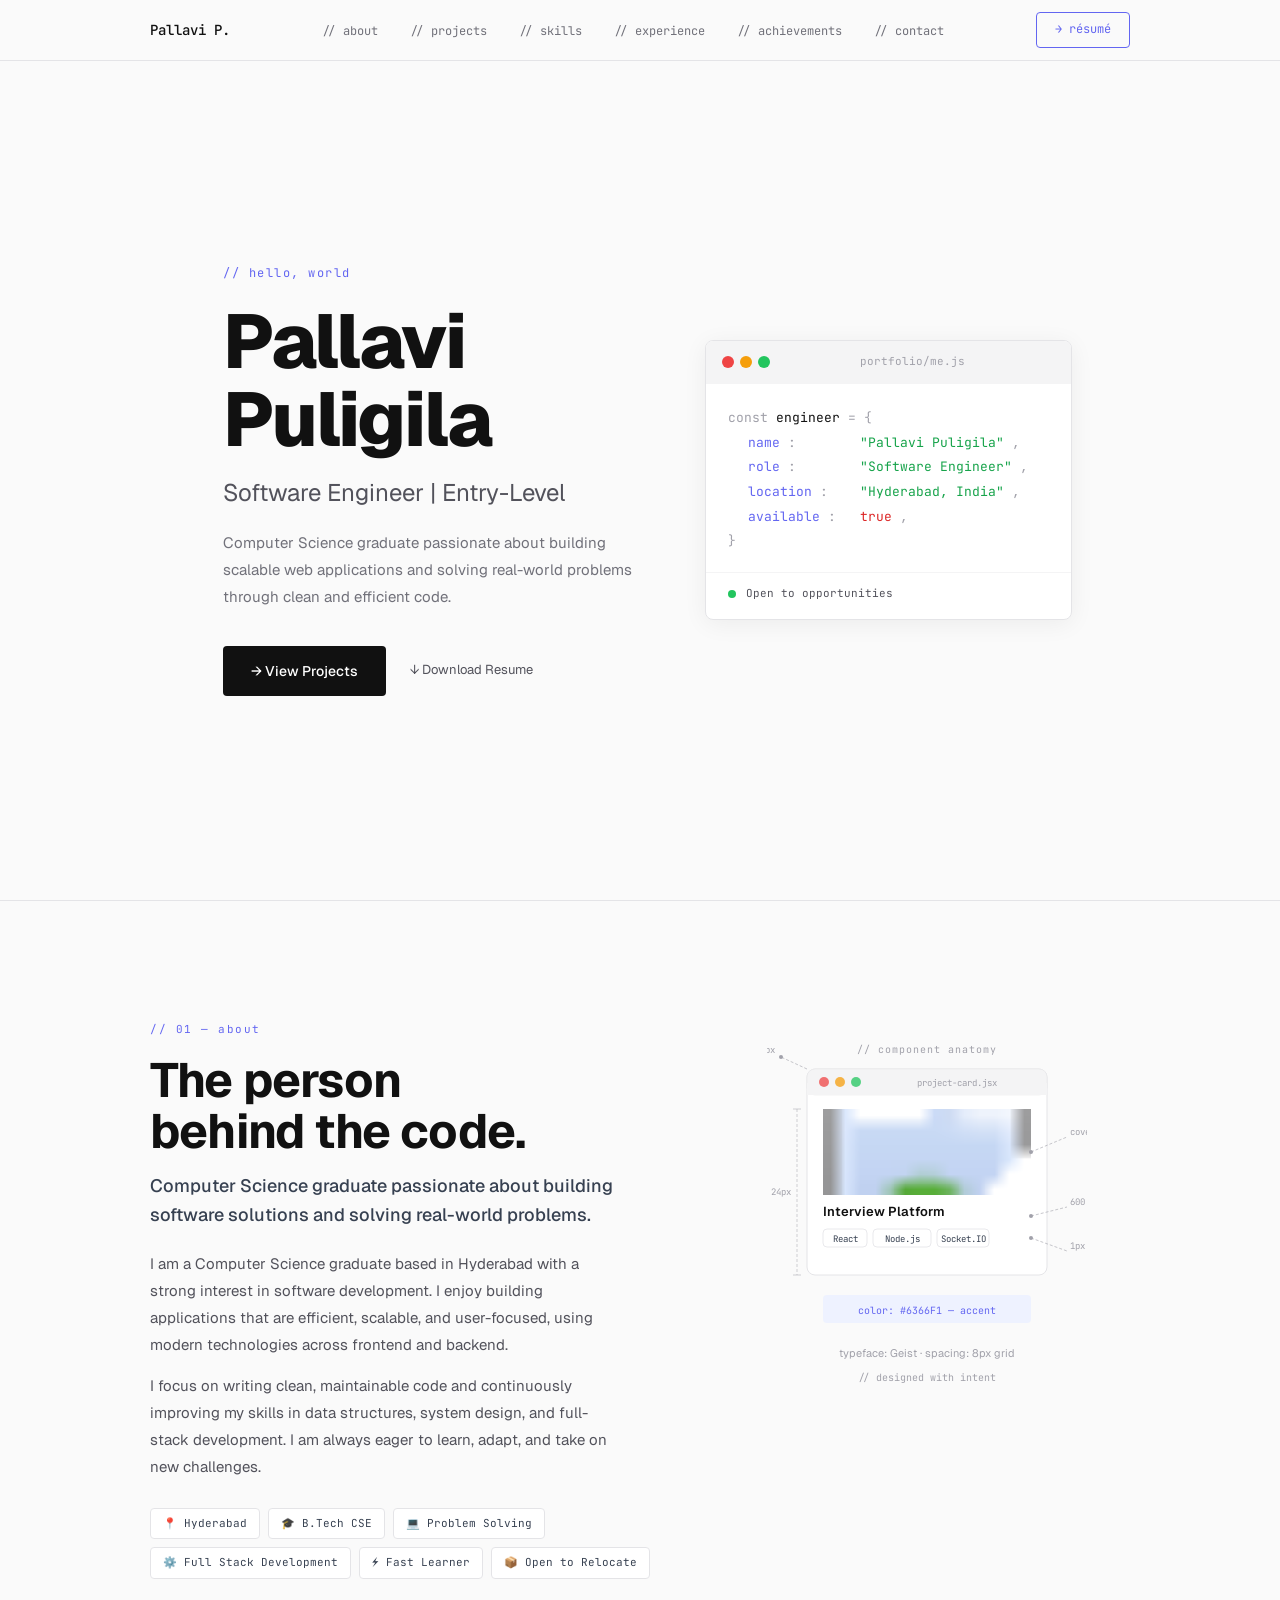
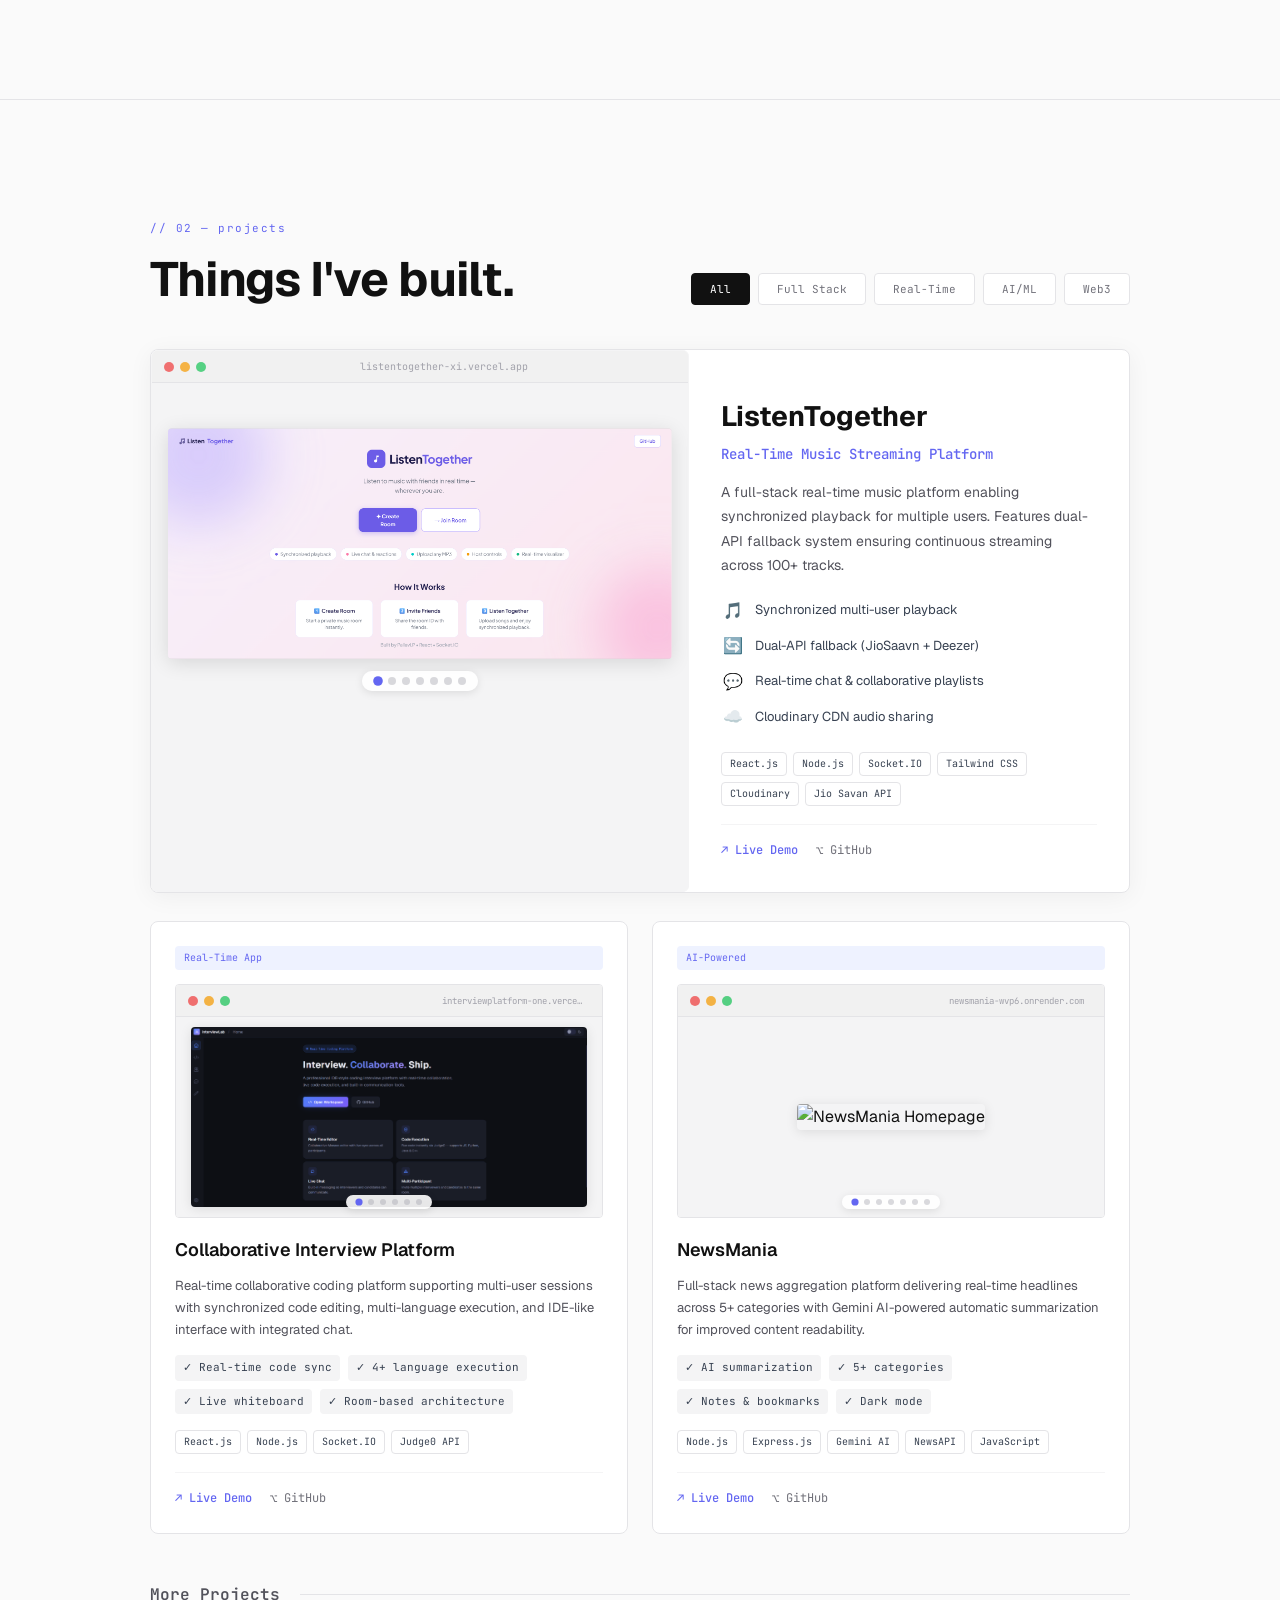
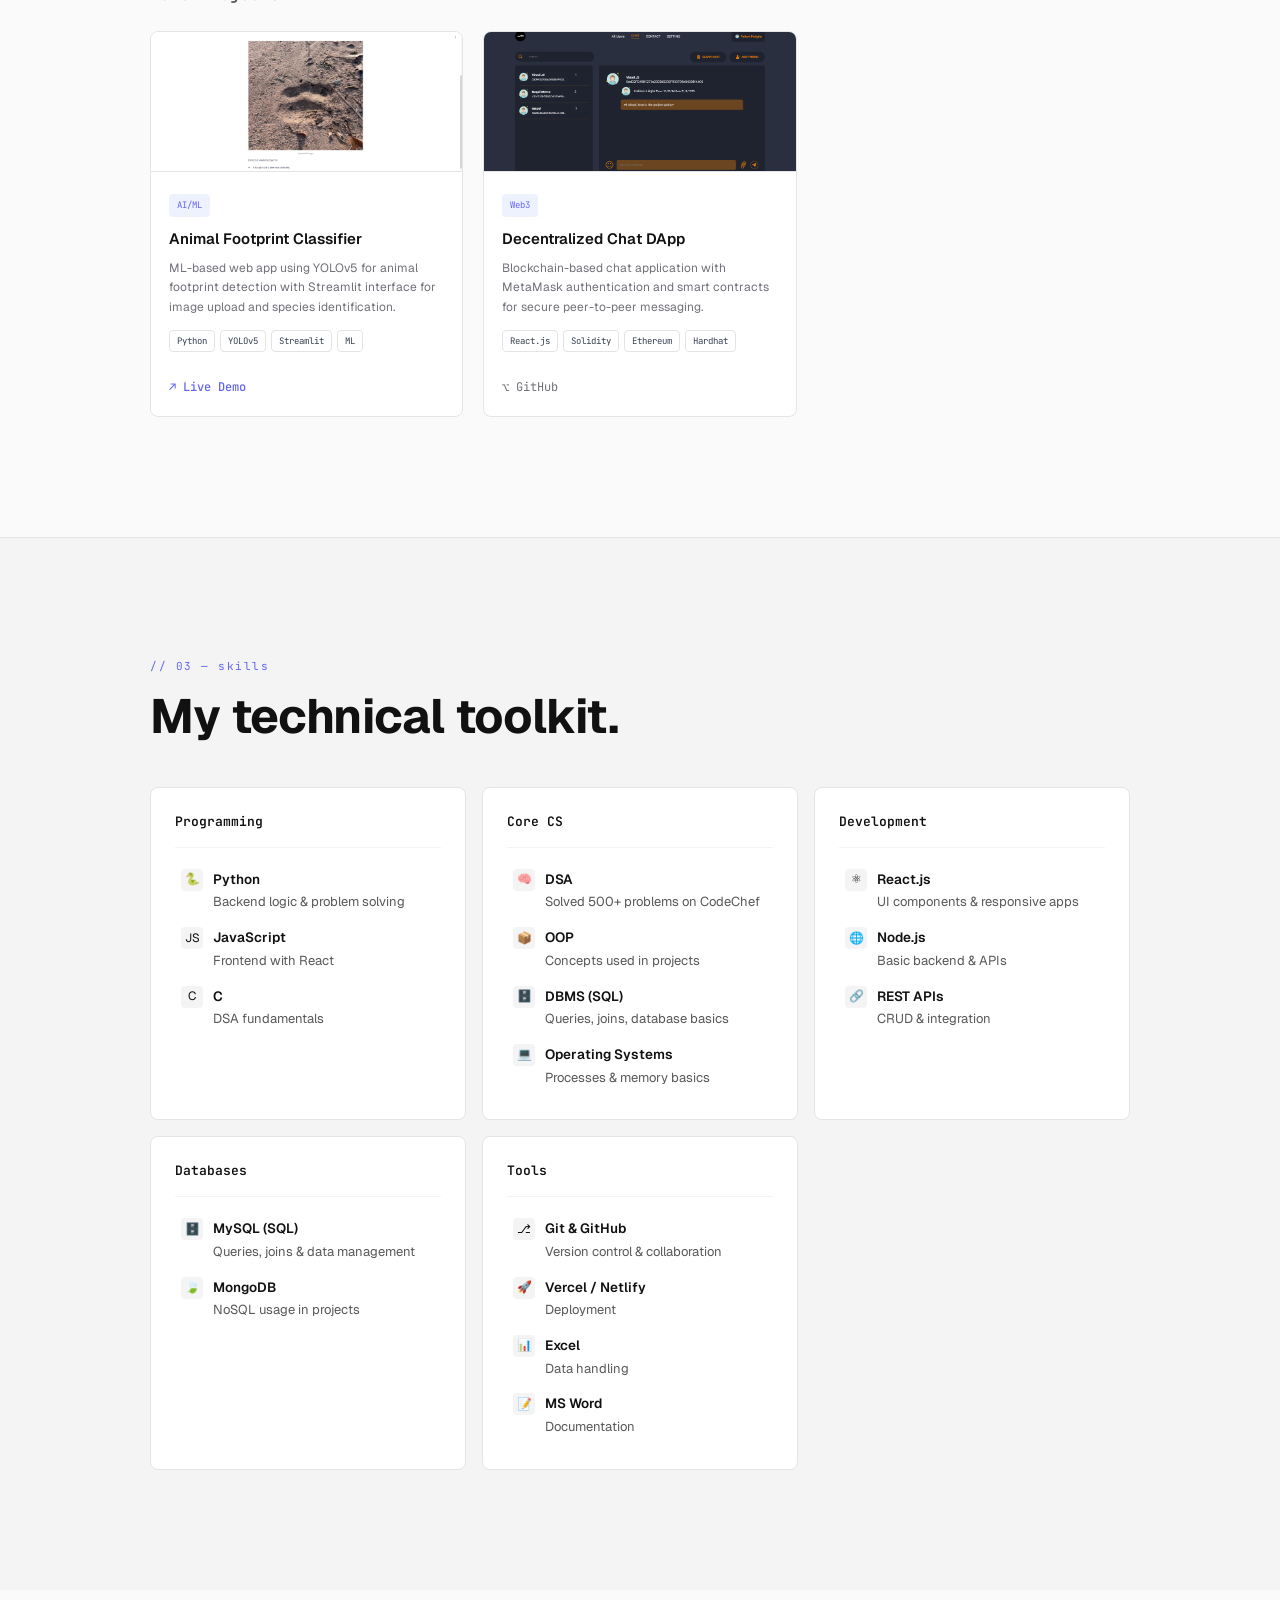
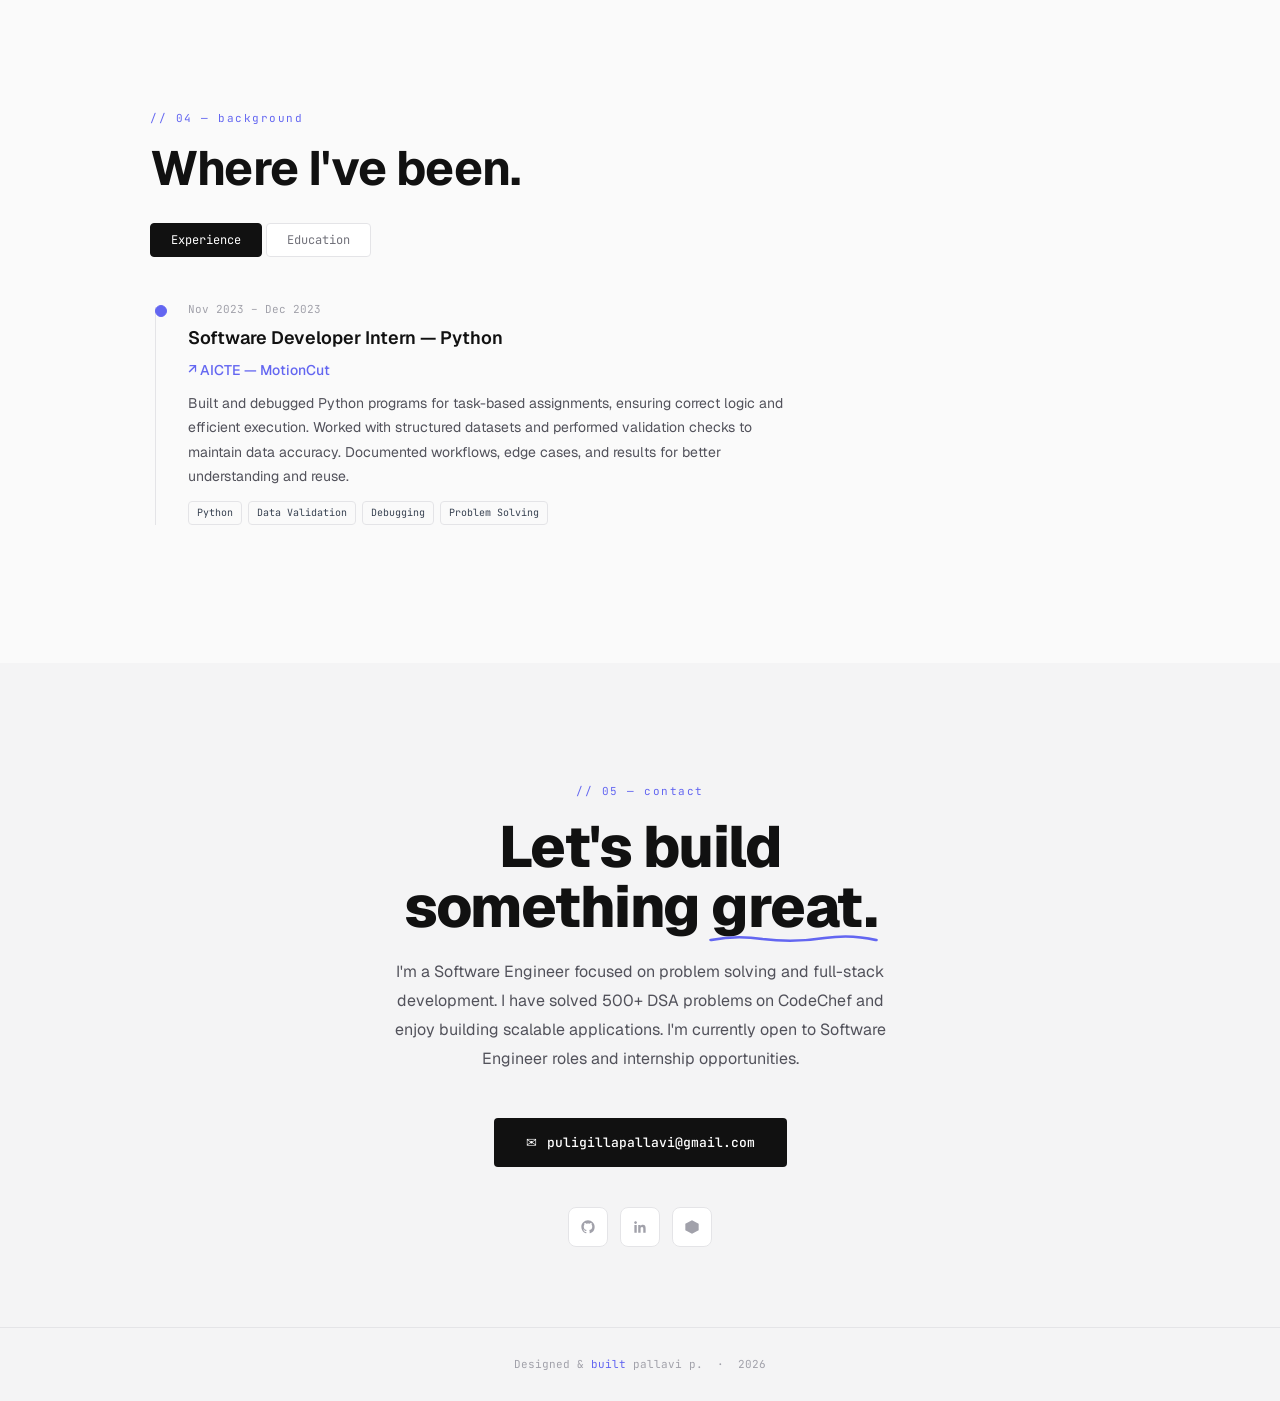
==== commit 02f92d7e: "Updated skills section UI" ====
--- a/index.html
+++ b/index.html
@@ -594,10 +594,9 @@
 
   </div>
 </section>
-
 <div class="divider"></div>
 
-  <section id="skills">
+<section id="skills">
   <div class="container">
     <span class="section-label reveal">// 03 — skills</span>
     <h2 class="section-heading reveal reveal-delay-1">My technical toolkit.</h2>
@@ -609,21 +608,33 @@
         <div class="skill-card-hd">Programming</div>
 
         <div class="skill-row">
-          <div class="skill-left"><div class="skill-ico">🐍</div><span class="skill-name">Python</span></div>
-          <div class="proficiency"><div class="psq on"></div><div class="psq on"></div><div class="psq on"></div><div class="psq on"></div></div>
-        </div>
-
-        <div class="skill-row">
-         <div class="skill-left">
-  <div class="skill-ico" style="font-size:10px;font-weight:700;color:#00599C">C</div>
-  <span class="skill-name">C</span>
-</div>
-          <div class="proficiency"><div class="psq on"></div><div class="psq on"></div><div class="psq on"></div><div class="psq off"></div></div>
-        </div>
-
-        <div class="skill-row">
-          <div class="skill-left"><div class="skill-ico">JS</div><span class="skill-name">JavaScript</span></div>
-          <div class="proficiency"><div class="psq on"></div><div class="psq on"></div><div class="psq on"></div><div class="psq off"></div></div>
+          <div class="skill-left">
+            <div class="skill-ico">🐍</div>
+            <div>
+              <div class="skill-name">Python</div>
+              <div class="skill-desc">Backend logic & problem solving</div>
+            </div>
+          </div>
+        </div>
+
+        <div class="skill-row">
+          <div class="skill-left">
+            <div class="skill-ico">JS</div>
+            <div>
+              <div class="skill-name">JavaScript</div>
+              <div class="skill-desc">Frontend with React</div>
+            </div>
+          </div>
+        </div>
+
+        <div class="skill-row">
+          <div class="skill-left">
+            <div class="skill-ico">C</div>
+            <div>
+              <div class="skill-name">C</div>
+              <div class="skill-desc">DSA fundamentals</div>
+            </div>
+          </div>
         </div>
       </div>
 
@@ -632,23 +643,43 @@
         <div class="skill-card-hd">Core CS</div>
 
         <div class="skill-row">
-          <div class="skill-left"><div class="skill-ico">🧠</div><span class="skill-name">DSA (500+ CodeChef)</span></div>
-          <div class="proficiency"><div class="psq on"></div><div class="psq on"></div><div class="psq on"></div><div class="psq on"></div></div>
-        </div>
-
-        <div class="skill-row">
-          <div class="skill-left"><div class="skill-ico">📦</div><span class="skill-name">OOP</span></div>
-          <div class="proficiency"><div class="psq on"></div><div class="psq on"></div><div class="psq on"></div><div class="psq off"></div></div>
-        </div>
-
-        <div class="skill-row">
-          <div class="skill-left"><div class="skill-ico">🗄️</div><span class="skill-name">DBMS (SQL)</span></div>
-          <div class="proficiency"><div class="psq on"></div><div class="psq on"></div><div class="psq on"></div><div class="psq off"></div></div>
-        </div>
-
-        <div class="skill-row">
-          <div class="skill-left"><div class="skill-ico">💻</div><span class="skill-name">Operating Systems</span></div>
-          <div class="proficiency"><div class="psq on"></div><div class="psq on"></div><div class="psq off"></div><div class="psq off"></div></div>
+          <div class="skill-left">
+            <div class="skill-ico">🧠</div>
+            <div>
+              <div class="skill-name">DSA</div>
+              <div class="skill-desc">Solved 500+ problems on CodeChef</div>
+            </div>
+          </div>
+        </div>
+
+        <div class="skill-row">
+          <div class="skill-left">
+            <div class="skill-ico">📦</div>
+            <div>
+              <div class="skill-name">OOP</div>
+              <div class="skill-desc">Concepts used in projects</div>
+            </div>
+          </div>
+        </div>
+
+        <div class="skill-row">
+          <div class="skill-left">
+            <div class="skill-ico">🗄️</div>
+            <div>
+              <div class="skill-name">DBMS (SQL)</div>
+              <div class="skill-desc">Queries, joins, database basics</div>
+            </div>
+          </div>
+        </div>
+
+        <div class="skill-row">
+          <div class="skill-left">
+            <div class="skill-ico">💻</div>
+            <div>
+              <div class="skill-name">Operating Systems</div>
+              <div class="skill-desc">Processes & memory basics</div>
+            </div>
+          </div>
         </div>
       </div>
 
@@ -657,82 +688,111 @@
         <div class="skill-card-hd">Development</div>
 
         <div class="skill-row">
-          <div class="skill-left"><div class="skill-ico">⚛</div><span class="skill-name">React.js</span></div>
-          <div class="proficiency"><div class="psq on"></div><div class="psq on"></div><div class="psq on"></div><div class="psq on"></div></div>
-        </div>
-
-        <div class="skill-row">
-          <div class="skill-left"><div class="skill-ico">🌐</div><span class="skill-name">Node.js</span></div>
-          <div class="proficiency"><div class="psq on"></div><div class="psq on"></div><div class="psq off"></div><div class="psq off"></div></div>
-        </div>
-
-        <div class="skill-row">
-          <div class="skill-left"><div class="skill-ico">🔗</div><span class="skill-name">REST APIs</span></div>
-          <div class="proficiency"><div class="psq on"></div><div class="psq on"></div><div class="psq on"></div><div class="psq off"></div></div>
-        </div>
-      </div>
-<!-- Databases -->
-<div class="skill-card reveal">
-  <div class="skill-card-hd">Databases</div>
-
-  <div class="skill-row">
-    <div class="skill-left"><div class="skill-ico">🗄️</div><span class="skill-name">MySQL</span></div>
-    <div class="proficiency"><div class="psq on"></div><div class="psq on"></div><div class="psq on"></div><div class="psq off"></div></div>
+          <div class="skill-left">
+            <div class="skill-ico">⚛</div>
+            <div>
+              <div class="skill-name">React.js</div>
+              <div class="skill-desc">UI components & responsive apps</div>
+            </div>
+          </div>
+        </div>
+
+        <div class="skill-row">
+          <div class="skill-left">
+            <div class="skill-ico">🌐</div>
+            <div>
+              <div class="skill-name">Node.js</div>
+              <div class="skill-desc">Basic backend & APIs</div>
+            </div>
+          </div>
+        </div>
+
+        <div class="skill-row">
+          <div class="skill-left">
+            <div class="skill-ico">🔗</div>
+            <div>
+              <div class="skill-name">REST APIs</div>
+              <div class="skill-desc">CRUD & integration</div>
+            </div>
+          </div>
+        </div>
+      </div>
+
+      <!-- Databases -->
+      <div class="skill-card reveal">
+        <div class="skill-card-hd">Databases</div>
+
+        <div class="skill-row">
+          <div class="skill-left">
+            <div class="skill-ico">🗄️</div>
+            <div>
+              <div class="skill-name">MySQL (SQL)</div>
+<div class="skill-desc">Queries, joins & data management</div>
+            </div>
+          </div>
+        </div>
+
+        <div class="skill-row">
+          <div class="skill-left">
+            <div class="skill-ico">🍃</div>
+            <div>
+              <div class="skill-name">MongoDB</div>
+              <div class="skill-desc">NoSQL usage in projects</div>
+            </div>
+          </div>
+        </div>
+      </div>
+
+      <!-- Tools -->
+      <div class="skill-card reveal">
+        <div class="skill-card-hd">Tools</div>
+
+        <div class="skill-row">
+          <div class="skill-left">
+            <div class="skill-ico">⎇</div>
+            <div>
+              <div class="skill-name">Git & GitHub</div>
+              <div class="skill-desc">Version control & collaboration</div>
+            </div>
+          </div>
+        </div>
+
+        <div class="skill-row">
+          <div class="skill-left">
+            <div class="skill-ico">🚀</div>
+            <div>
+              <div class="skill-name">Vercel / Netlify</div>
+              <div class="skill-desc">Deployment</div>
+            </div>
+          </div>
+        </div>
+
+        <div class="skill-row">
+          <div class="skill-left">
+            <div class="skill-ico">📊</div>
+            <div>
+              <div class="skill-name">Excel</div>
+              <div class="skill-desc">Data handling</div>
+            </div>
+          </div>
+        </div>
+
+        <div class="skill-row">
+          <div class="skill-left">
+            <div class="skill-ico">📝</div>
+            <div>
+              <div class="skill-name">MS Word</div>
+              <div class="skill-desc">Documentation</div>
+            </div>
+          </div>
+        </div>
+      </div>
+
+      
+
+    </div>
   </div>
-
-  <div class="skill-row">
-    <div class="skill-left"><div class="skill-ico">🍃</div><span class="skill-name">MongoDB</span></div>
-    <div class="proficiency"><div class="psq on"></div><div class="psq on"></div><div class="psq on"></div><div class="psq off"></div></div>
-  </div>
-
-</div>
-<!-- Tools -->
-<div class="skill-card reveal">
-  <div class="skill-card-hd">Tools</div>
-
-  <div class="skill-row">
-    <div class="skill-left"><div class="skill-ico">⎇</div><span class="skill-name">Git & GitHub</span></div>
-    <div class="proficiency"><div class="psq on"></div><div class="psq on"></div><div class="psq on"></div><div class="psq on"></div></div>
-  </div>
-
-  <div class="skill-row">
-    <div class="skill-left"><div class="skill-ico">📬</div><span class="skill-name">Postman</span></div>
-    <div class="proficiency"><div class="psq on"></div><div class="psq on"></div><div class="psq on"></div><div class="psq off"></div></div>
-  </div>
-
-  <div class="skill-row">
-    <div class="skill-left"><div class="skill-ico">📊</div><span class="skill-name">Excel</span></div>
-    <div class="proficiency"><div class="psq on"></div><div class="psq on"></div><div class="psq on"></div><div class="psq off"></div></div>
-  </div>
-
-  <div class="skill-row">
-    <div class="skill-left"><div class="skill-ico">📝</div><span class="skill-name">MS Word</span></div>
-    <div class="proficiency"><div class="psq on"></div><div class="psq on"></div><div class="psq on"></div><div class="psq off"></div></div>
-  </div>
-
-  <div class="skill-row">
-    <div class="skill-left"><div class="skill-ico">🚀</div><span class="skill-name">Vercel / Netlify</span></div>
-    <div class="proficiency"><div class="psq on"></div><div class="psq on"></div><div class="psq on"></div><div class="psq off"></div></div>
-  </div>
-</div>
-      <!-- Learning -->
-      <div class="skill-card learning reveal reveal-delay-2">
-        <div class="skill-card-hd">Currently Learning</div>
-        <div class="in-progress-tag"><div class="pulse2"></div> in progress</div>
-
-        <div class="skill-row">
-          <div class="skill-left"><div class="skill-ico">🏗️</div><span class="skill-name">System Design (Basics)</span></div>
-          <div class="proficiency"><div class="psq on"></div><div class="psq on"></div><div class="psq off"></div><div class="psq off"></div></div>
-        </div>
-
-        <div class="skill-row">
-          <div class="skill-left"><div class="skill-ico">🌊</div><span class="skill-name">GraphQL</span></div>
-          <div class="proficiency"><div class="psq on"></div><div class="psq on"></div><div class="psq off"></div><div class="psq off"></div></div>
-        </div>
-      </div>
-
-    </div>
-  </div>
+</section>
 </section>
   <section id="experience">
   <div class="container">
--- a/css/styles.css
+++ b/css/styles.css
@@ -1287,4 +1287,19 @@
   gap: 18px;
   padding-top: 4px;
   border-top: 1px solid var(--border2);
+}
+.skill-left {
+  display: flex;
+  align-items: flex-start;
+  gap: 10px;
+}
+
+.skill-name {
+  font-weight: 600;
+}
+
+.skill-desc {
+  font-size: 13px;
+  opacity: 0.7;
+  margin-top: 2px;
 }
